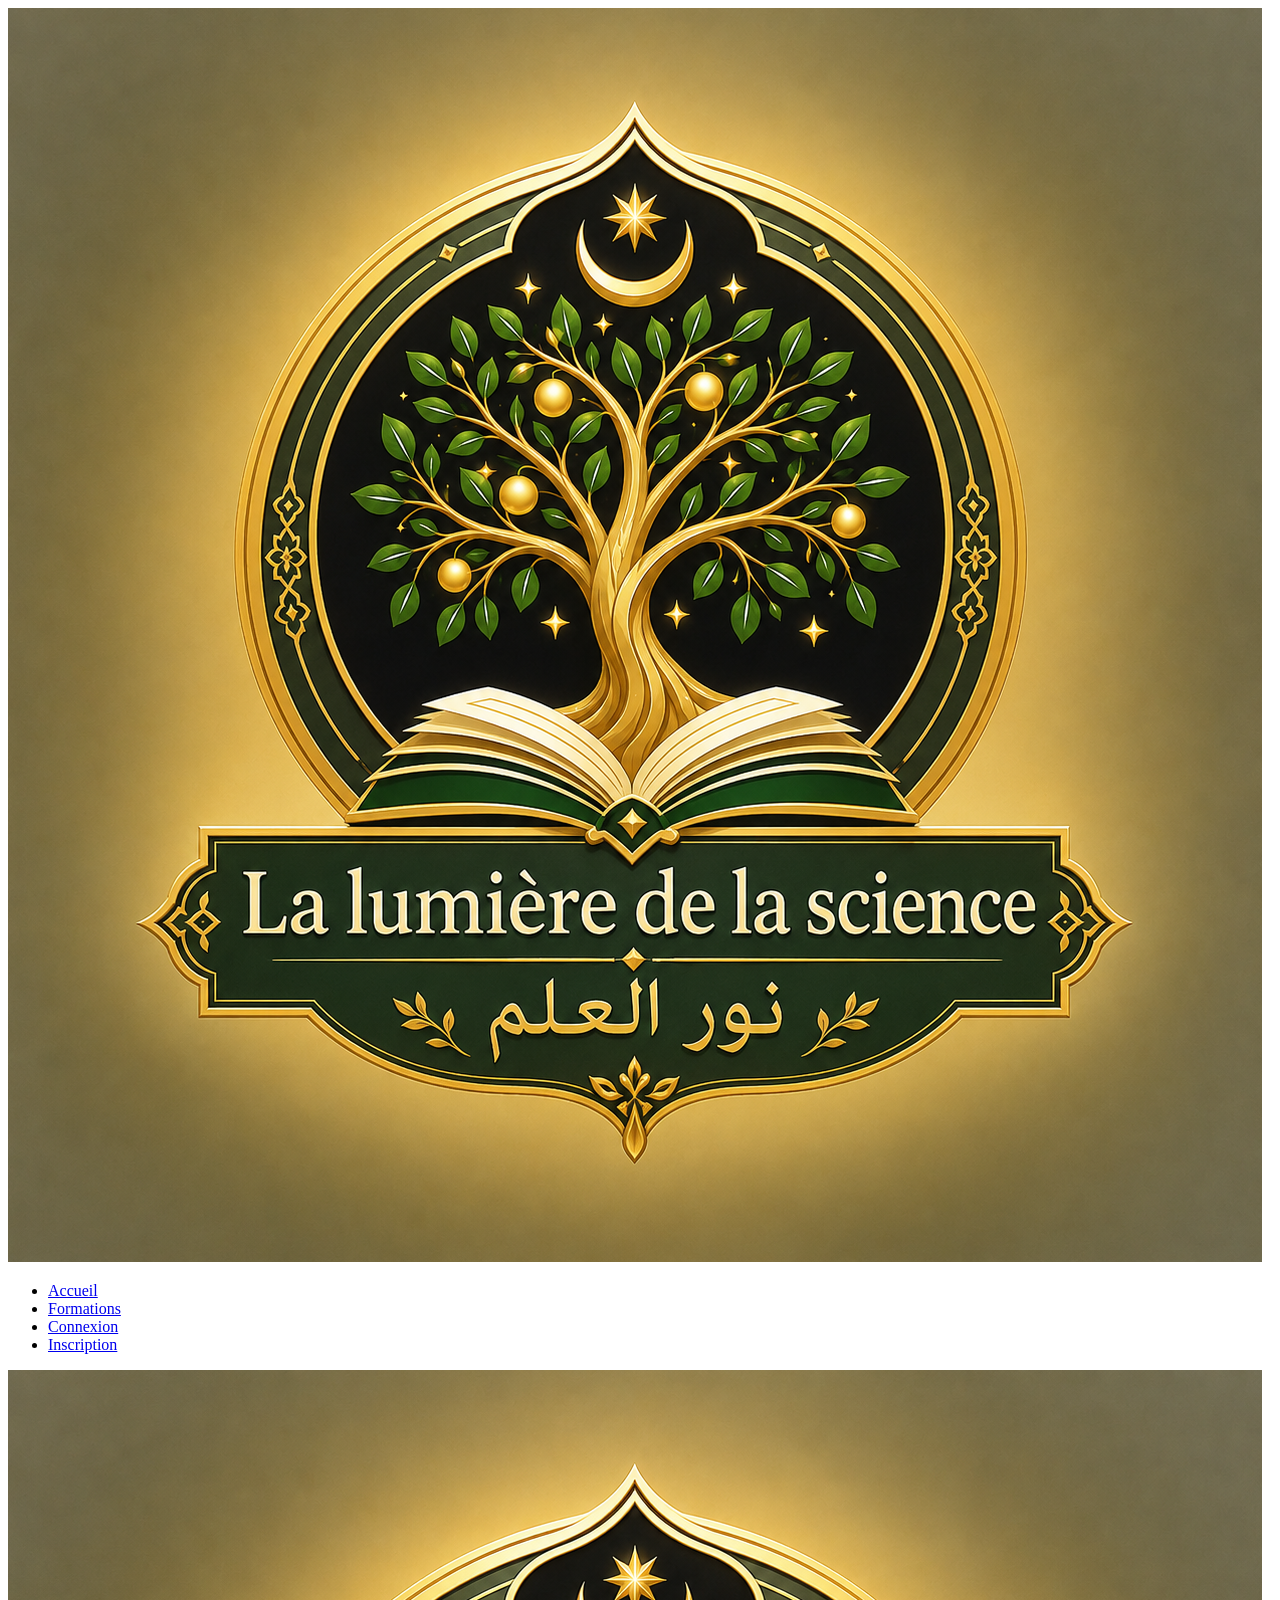
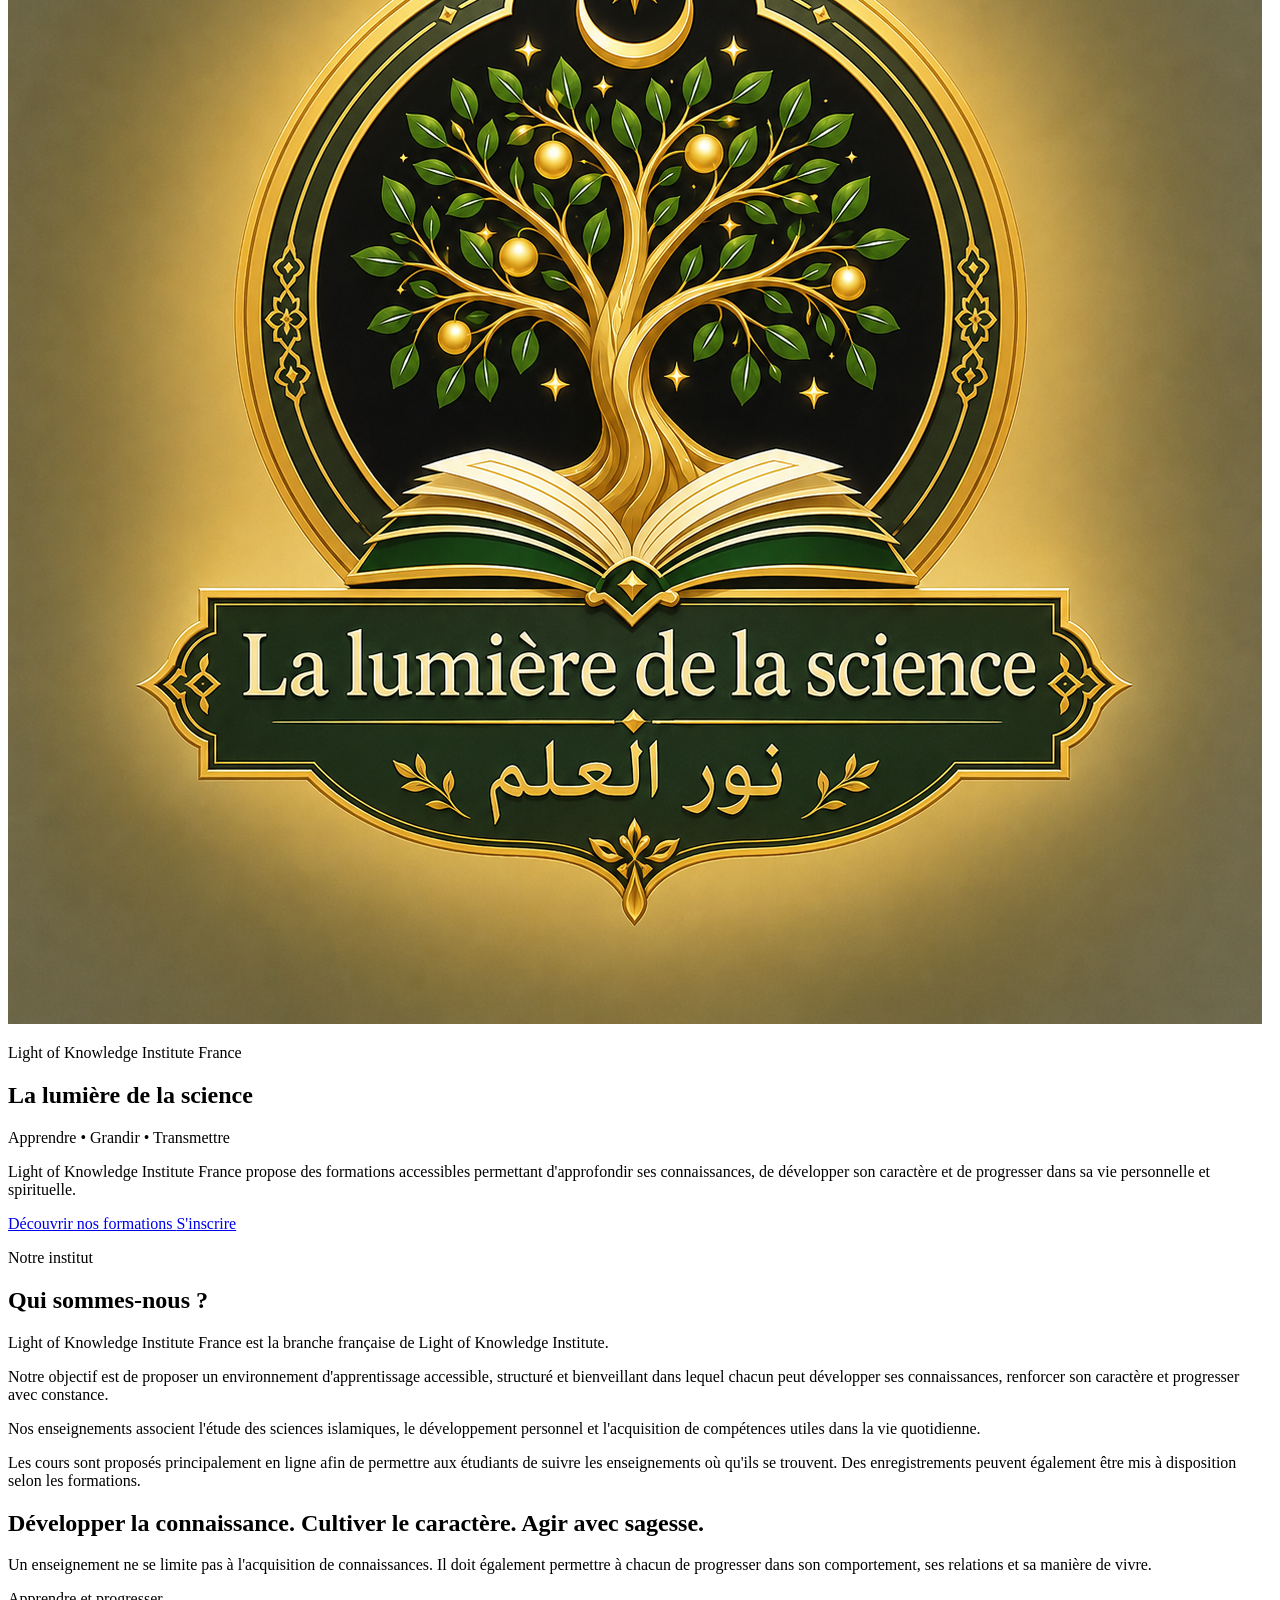
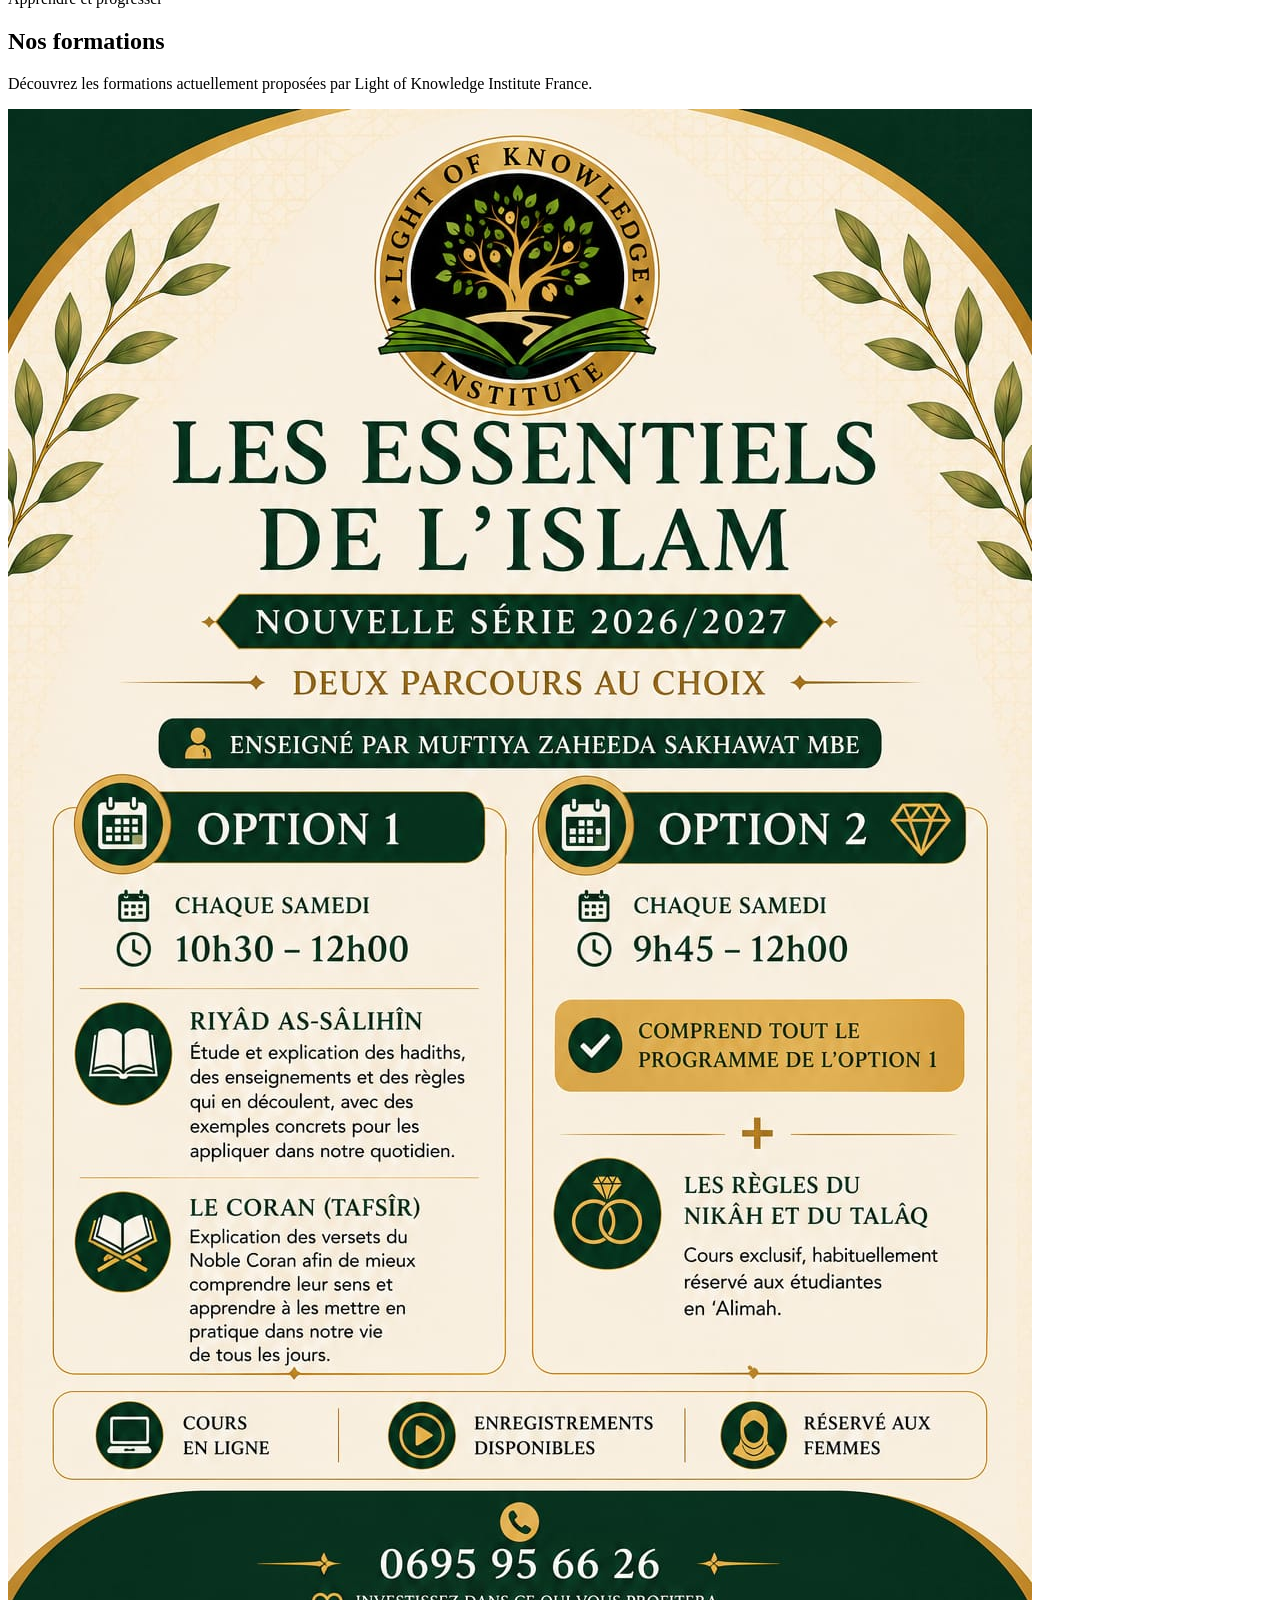
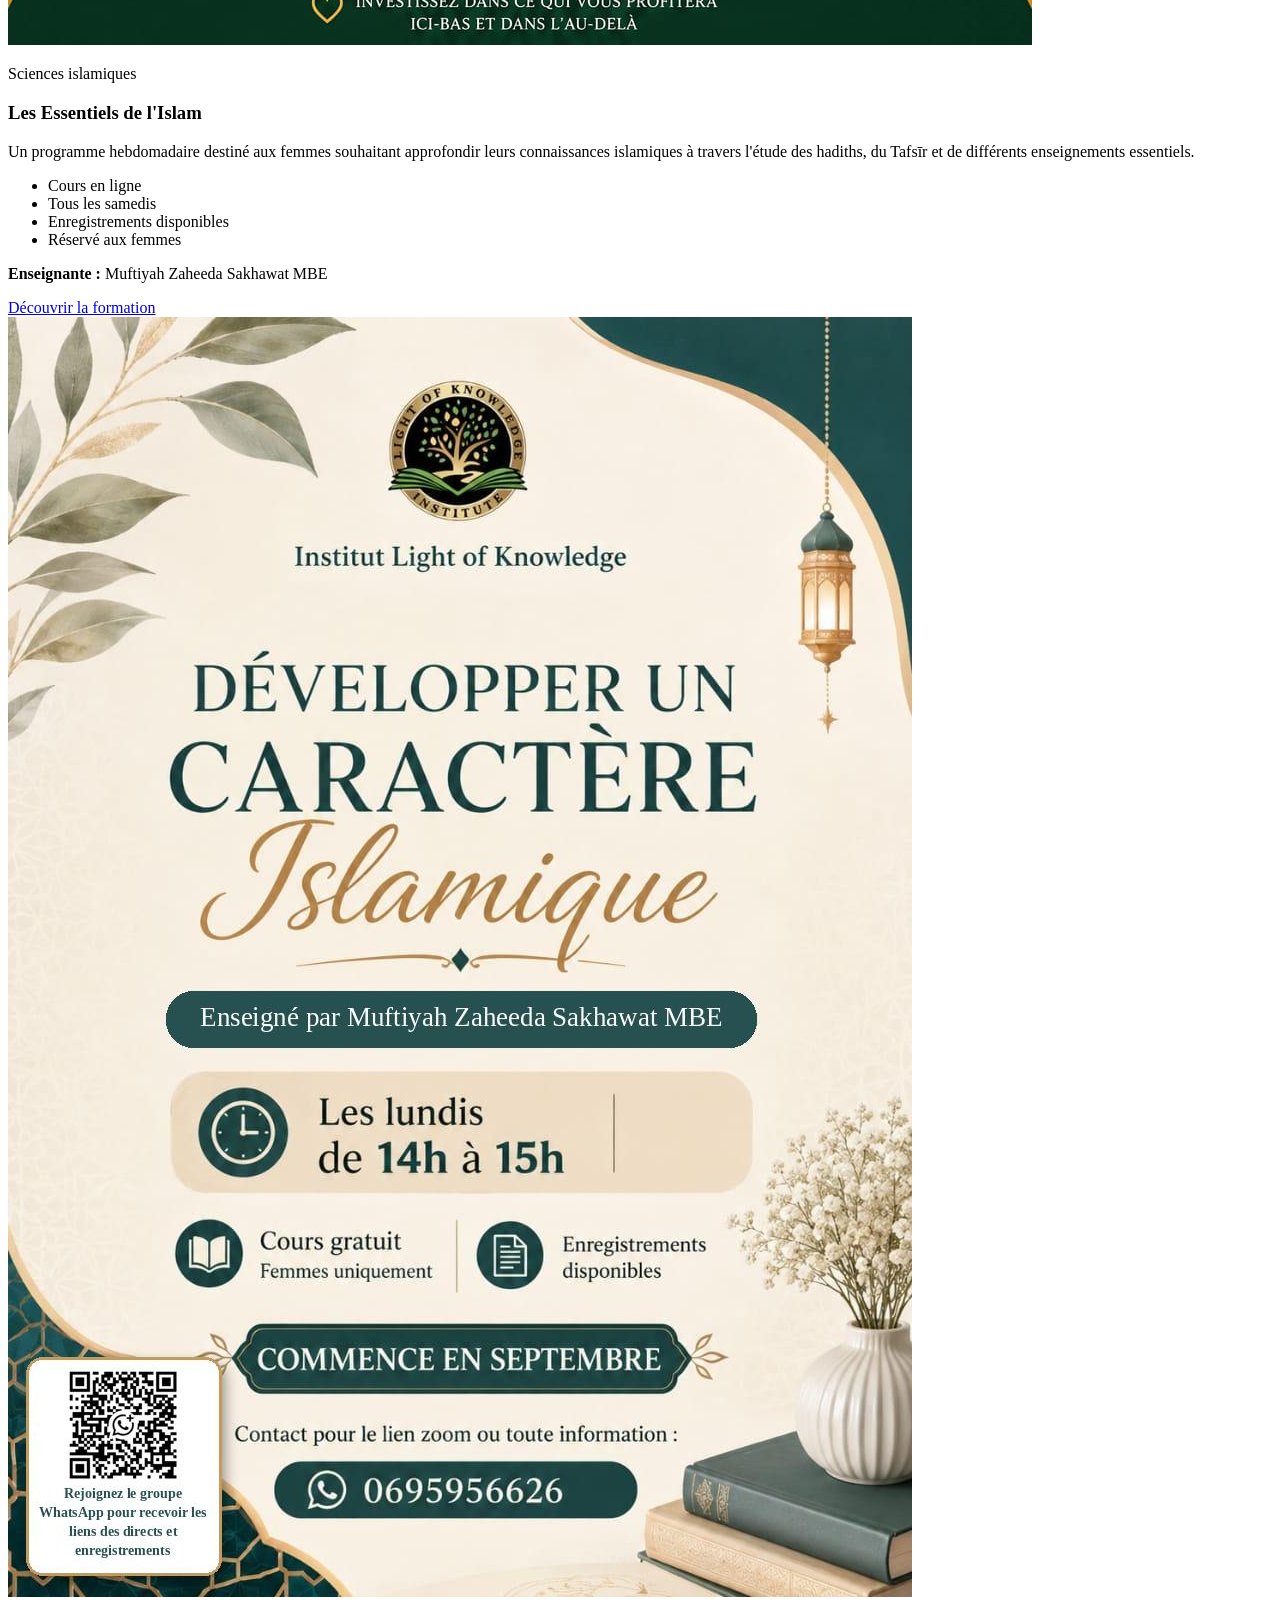
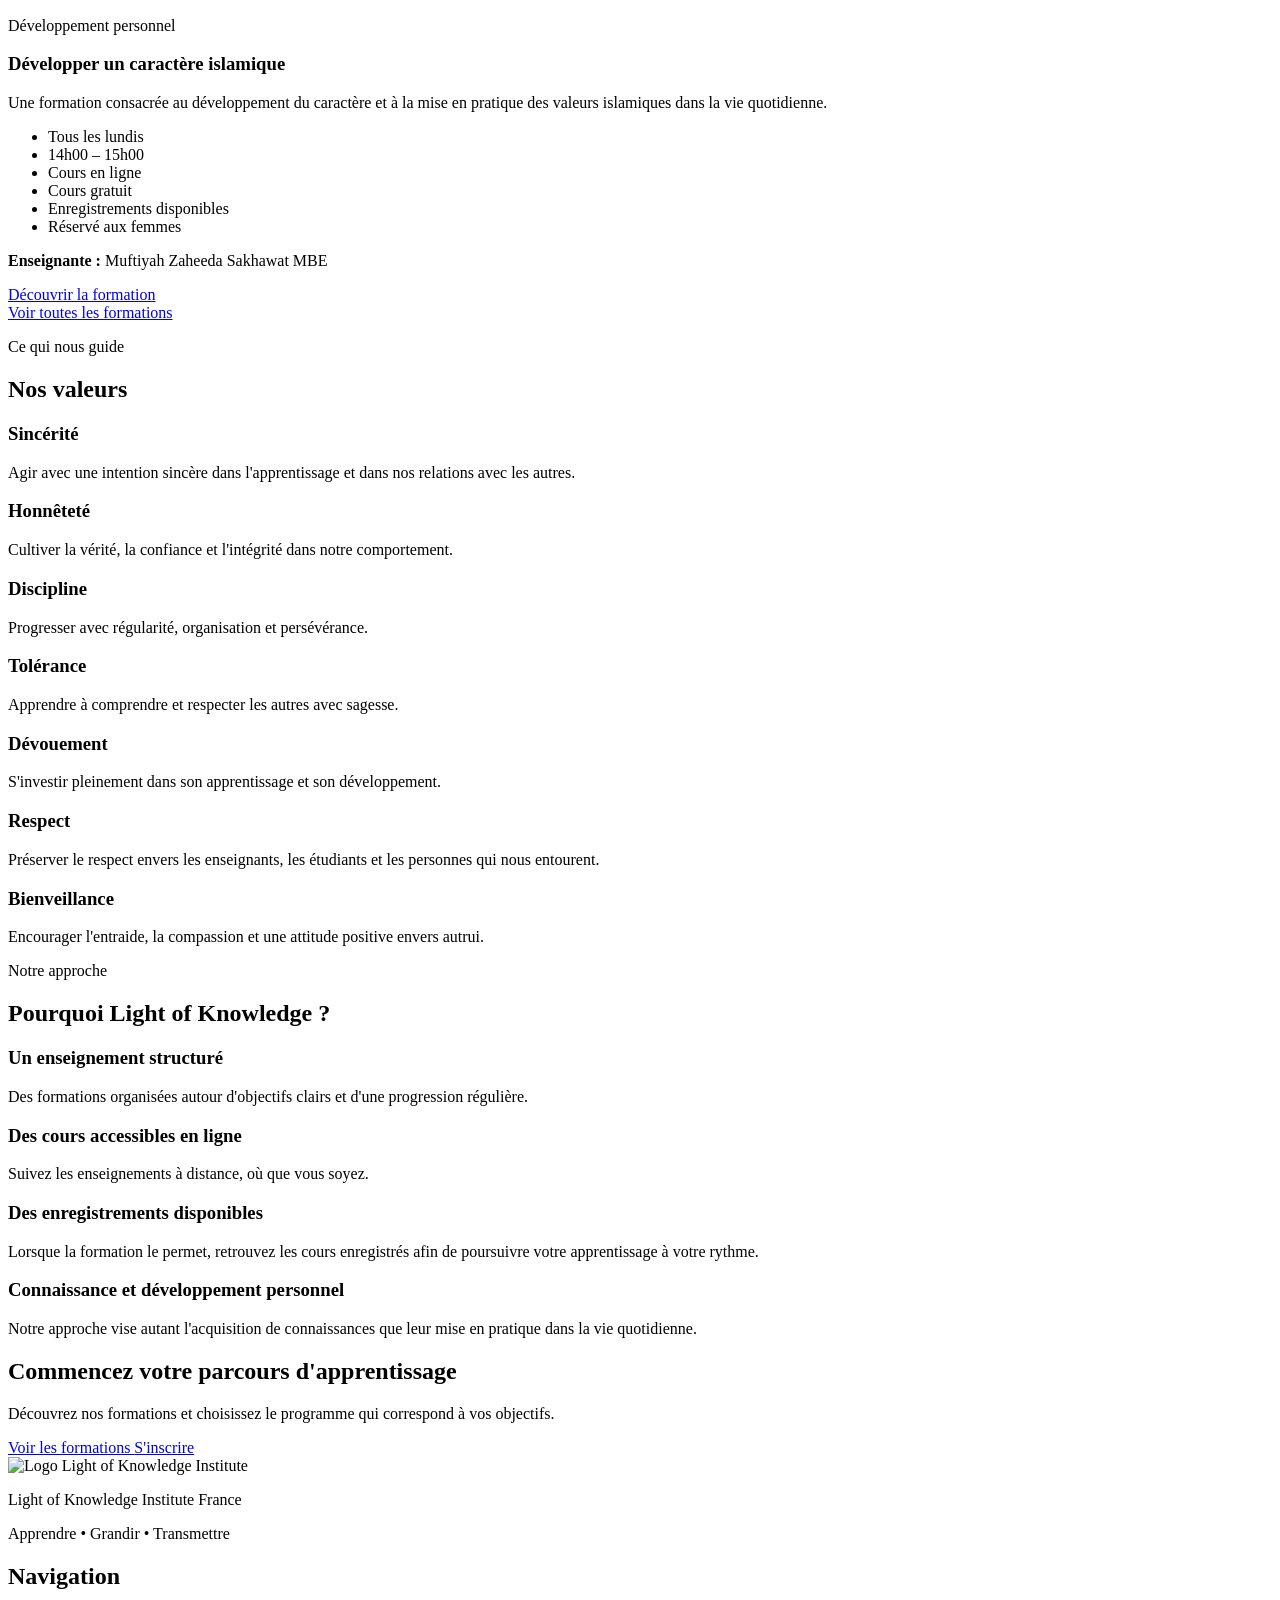
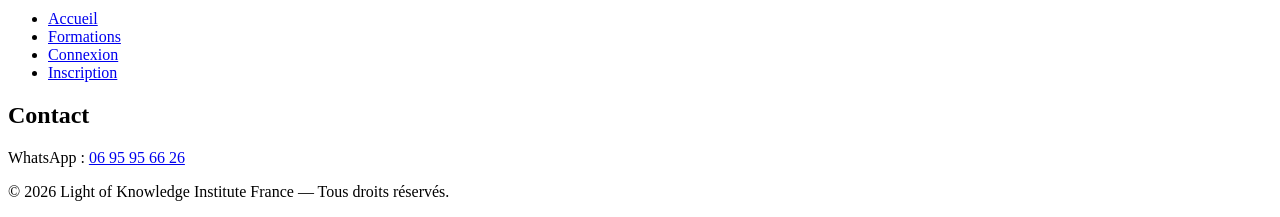
==== public/index.html @ 217bbabc "Ajout des pages HTML et préparation de l'interface" ====
<!doctype html>
<html lang="fr">
  <head>
    <meta charset="UTF-8" />
    <meta name="viewport" content="width=device-width, initial-scale=1.0" />

    <meta
      name="description"
      content="Light of Knowledge Institute France propose des formations en sciences islamiques et développement personnel."
    />

    <title>Accueil | Light of Knowledge Institute France</title>

    <link rel="stylesheet" href="css/style.css" />
  </head>

  <body>
    <!-- =========================
         EN-TÊTE
    ========================== -->
    <header id="site-header" class="site-header">
      <div class="header-container">
        <a href="index.html" class="site-logo-link">
          <img
            src="images/logo.png"
            alt="Logo Light of Knowledge Institute"
            class="site-logo"
          />
        </a>

        <nav
          id="main-navigation"
          class="main-navigation"
          aria-label="Navigation principale"
        >
          <ul class="navigation-list">
            <li class="navigation-item">
              <a href="index.html" class="navigation-link active"> Accueil </a>
            </li>

            <li class="navigation-item">
              <a href="formations.html" class="navigation-link"> Formations </a>
            </li>

            <li class="navigation-item">
              <a href="connexion.html" class="navigation-link"> Connexion </a>
            </li>

            <li class="navigation-item">
              <a
                href="inscription.html"
                class="navigation-link navigation-link-button"
              >
                Inscription
              </a>
            </li>
          </ul>
        </nav>
      </div>
    </header>

    <main>
      <!-- =========================
             HERO
        ========================== -->
      <section id="hero" class="hero-section">
        <div class="hero-container">
          <img
            src="images/logo.png"
            alt="Light of Knowledge Institute France"
            class="hero-logo"
          />

          <p class="hero-institute-name">Light of Knowledge Institute France</p>

          <h1 class="hero-title">La lumière de la science</h1>

          <p class="hero-tagline">Apprendre • Grandir • Transmettre</p>

          <p class="hero-description">
            Light of Knowledge Institute France propose des formations
            accessibles permettant d'approfondir ses connaissances, de
            développer son caractère et de progresser dans sa vie personnelle et
            spirituelle.
          </p>

          <div class="hero-actions">
            <a href="formations.html" class="button button-primary">
              Découvrir nos formations
            </a>

            <a href="inscription.html" class="button button-secondary">
              S'inscrire
            </a>
          </div>
        </div>
      </section>

      <!-- =========================
             QUI SOMMES-NOUS ?
        ========================== -->
      <section id="presentation" class="presentation-section">
        <div class="section-container">
          <div class="section-heading">
            <p class="section-subtitle">Notre institut</p>

            <h2 class="section-title">Qui sommes-nous ?</h2>
          </div>

          <div class="presentation-content">
            <p>
              Light of Knowledge Institute France est la branche française de
              Light of Knowledge Institute.
            </p>

            <p>
              Notre objectif est de proposer un environnement d'apprentissage
              accessible, structuré et bienveillant dans lequel chacun peut
              développer ses connaissances, renforcer son caractère et
              progresser avec constance.
            </p>

            <p>
              Nos enseignements associent l'étude des sciences islamiques, le
              développement personnel et l'acquisition de compétences utiles
              dans la vie quotidienne.
            </p>

            <p>
              Les cours sont proposés principalement en ligne afin de permettre
              aux étudiants de suivre les enseignements où qu'ils se trouvent.
              Des enregistrements peuvent également être mis à disposition selon
              les formations.
            </p>
          </div>
        </div>
      </section>

      <!-- =========================
             PHRASE / VALEUR FORTE
        ========================== -->
      <section id="mission" class="mission-section">
        <div class="section-container mission-container">
          <h2 class="mission-title">
            Développer la connaissance. Cultiver le caractère. Agir avec
            sagesse.
          </h2>

          <p class="mission-text">
            Un enseignement ne se limite pas à l'acquisition de connaissances.
            Il doit également permettre à chacun de progresser dans son
            comportement, ses relations et sa manière de vivre.
          </p>
        </div>
      </section>

      <!-- =========================
             FORMATIONS
        ========================== -->
      <section id="formations" class="formations-section">
        <div class="section-container">
          <div class="section-heading">
            <p class="section-subtitle">Apprendre et progresser</p>

            <h2 class="section-title">Nos formations</h2>

            <p class="section-description">
              Découvrez les formations actuellement proposées par Light of
              Knowledge Institute France.
            </p>
          </div>

          <div class="formations-grid">
            <!-- FORMATION 1 -->
            <article id="formation-essentiels" class="formation-card">
              <div class="formation-image-container">
                <img
                  src="images/edi.jpeg"
                  alt="Formation Les Essentiels de l'Islam"
                  class="formation-image"
                />
              </div>

              <div class="formation-card-content">
                <p class="formation-category">Sciences islamiques</p>

                <h3 class="formation-title">Les Essentiels de l'Islam</h3>

                <p class="formation-description">
                  Un programme hebdomadaire destiné aux femmes souhaitant
                  approfondir leurs connaissances islamiques à travers l'étude
                  des hadiths, du Tafsīr et de différents enseignements
                  essentiels.
                </p>

                <ul class="formation-information">
                  <li>Cours en ligne</li>
                  <li>Tous les samedis</li>
                  <li>Enregistrements disponibles</li>
                  <li>Réservé aux femmes</li>
                </ul>

                <p class="formation-teacher">
                  <strong>Enseignante :</strong>
                  Muftiyah Zaheeda Sakhawat MBE
                </p>

                <a
                  href="formations.html#essentiels-islam"
                  class="button button-primary"
                >Découvrir la formation
                </a>
              </div>
            </article>

            <!-- FORMATION 2 -->
            <article id="formation-caractere" class="formation-card">
              <div class="formation-image-container">
                <img
                  src="images/dci.jpeg"
                  alt="Formation Développer un caractère islamique"
                  class="formation-image"
                />
              </div>

              <div class="formation-card-content">
                <p class="formation-category">Développement personnel</p>

                <h3 class="formation-title">
                  Développer un caractère islamique
                </h3>

                <p class="formation-description">
                  Une formation consacrée au développement du caractère et à la
                  mise en pratique des valeurs islamiques dans la vie
                  quotidienne.
                </p>

                <ul class="formation-information">
                  <li>Tous les lundis</li>
                  <li>14h00 – 15h00</li>
                  <li>Cours en ligne</li>
                  <li>Cours gratuit</li>
                  <li>Enregistrements disponibles</li>
                  <li>Réservé aux femmes</li>
                </ul>

                <p class="formation-teacher">
                  <strong>Enseignante :</strong>
                  Muftiyah Zaheeda Sakhawat MBE
                </p>

                <a
                  href="formations.html#caractere-islamique"
                  class="button button-primary"
                >
                  Découvrir la formation
                </a>
              </div>
            </article>
          </div>

          <div class="section-action">
            <a href="formations.html" class="button button-secondary">
              Voir toutes les formations
            </a>
          </div>
        </div>
      </section>

      <!-- =========================
             VALEURS
        ========================== -->
      <section id="valeurs" class="values-section">
        <div class="section-container">
          <div class="section-heading">
            <p class="section-subtitle">Ce qui nous guide</p>

            <h2 class="section-title">Nos valeurs</h2>
          </div>

          <div class="values-grid">
            <article class="value-card">
              <h3 class="value-title">Sincérité</h3>
              <p class="value-text">
                Agir avec une intention sincère dans l'apprentissage et dans nos
                relations avec les autres.
              </p>
            </article>

            <article class="value-card">
              <h3 class="value-title">Honnêteté</h3>
              <p class="value-text">
                Cultiver la vérité, la confiance et l'intégrité dans notre
                comportement.
              </p>
            </article>

            <article class="value-card">
              <h3 class="value-title">Discipline</h3>
              <p class="value-text">
                Progresser avec régularité, organisation et persévérance.
              </p>
            </article>

            <article class="value-card">
              <h3 class="value-title">Tolérance</h3>
              <p class="value-text">
                Apprendre à comprendre et respecter les autres avec sagesse.
              </p>
            </article>

            <article class="value-card">
              <h3 class="value-title">Dévouement</h3>
              <p class="value-text">
                S'investir pleinement dans son apprentissage et son
                développement.
              </p>
            </article>

            <article class="value-card">
              <h3 class="value-title">Respect</h3>
              <p class="value-text">
                Préserver le respect envers les enseignants, les étudiants et
                les personnes qui nous entourent.
              </p>
            </article>

            <article class="value-card">
              <h3 class="value-title">Bienveillance</h3>
              <p class="value-text">
                Encourager l'entraide, la compassion et une attitude positive
                envers autrui.
              </p>
            </article>
          </div>
        </div>
      </section>

      <!-- =========================
             POURQUOI LOK ?
        ========================== -->
      <section id="pourquoi-nous" class="why-section">
        <div class="section-container">
          <div class="section-heading">
            <p class="section-subtitle">Notre approche</p>

            <h2 class="section-title">Pourquoi Light of Knowledge ?</h2>
          </div>

          <div class="why-grid">
            <article class="why-card">
              <h3 class="why-title">Un enseignement structuré</h3>

              <p class="why-text">
                Des formations organisées autour d'objectifs clairs et d'une
                progression régulière.
              </p>
            </article>

            <article class="why-card">
              <h3 class="why-title">Des cours accessibles en ligne</h3>

              <p class="why-text">
                Suivez les enseignements à distance, où que vous soyez.
              </p>
            </article>

            <article class="why-card">
              <h3 class="why-title">Des enregistrements disponibles</h3>

              <p class="why-text">
                Lorsque la formation le permet, retrouvez les cours enregistrés
                afin de poursuivre votre apprentissage à votre rythme.
              </p>
            </article>

            <article class="why-card">
              <h3 class="why-title">Connaissance et développement personnel</h3>

              <p class="why-text">
                Notre approche vise autant l'acquisition de connaissances que
                leur mise en pratique dans la vie quotidienne.
              </p>
            </article>
          </div>
        </div>
      </section>

      <!-- =========================
             APPEL À L'ACTION
        ========================== -->
      <section id="rejoindre" class="cta-section">
        <div class="section-container cta-container">
          <h2 class="cta-title">Commencez votre parcours d'apprentissage</h2>

          <p class="cta-text">
            Découvrez nos formations et choisissez le programme qui correspond à
            vos objectifs.
          </p>

          <div class="cta-actions">
            <a href="formations.html" class="button button-secondary">
              Voir les formations
            </a>

            <a href="inscription.html" class="button button-primary">
              S'inscrire
            </a>
          </div>
        </div>
      </section>
    </main>

    <!-- =========================
         PIED DE PAGE
    ========================== -->
    <footer id="site-footer" class="site-footer">
      <div class="footer-container">
        <div class="footer-about">
          <img
            src="images/logo-light-of-knowledge.png"
            alt="Logo Light of Knowledge Institute"
            class="footer-logo"
          />

          <p class="footer-name">Light of Knowledge Institute France</p>

          <p class="footer-tagline">Apprendre • Grandir • Transmettre</p>
        </div>

        <div class="footer-navigation">
          <h2 class="footer-title">Navigation</h2>

          <ul class="footer-links">
            <li>
              <a href="index.html">Accueil</a>
            </li>

            <li>
              <a href="formations.html">Formations</a>
            </li>

            <li>
              <a href="connexion.html">Connexion</a>
            </li>

            <li>
              <a href="inscription.html">Inscription</a>
            </li>
          </ul>
        </div>

        <div class="footer-contact">
          <h2 class="footer-title">Contact</h2>

          <p>
            WhatsApp :
            <a href="tel:+262695956626"> 06 95 95 66 26 </a>
          </p>
        </div>
      </div>

      <div class="footer-bottom">
        <p>
          © 2026 Light of Knowledge Institute France — Tous droits réservés.
        </p>
      </div>
    </footer>
  </body>
</html>
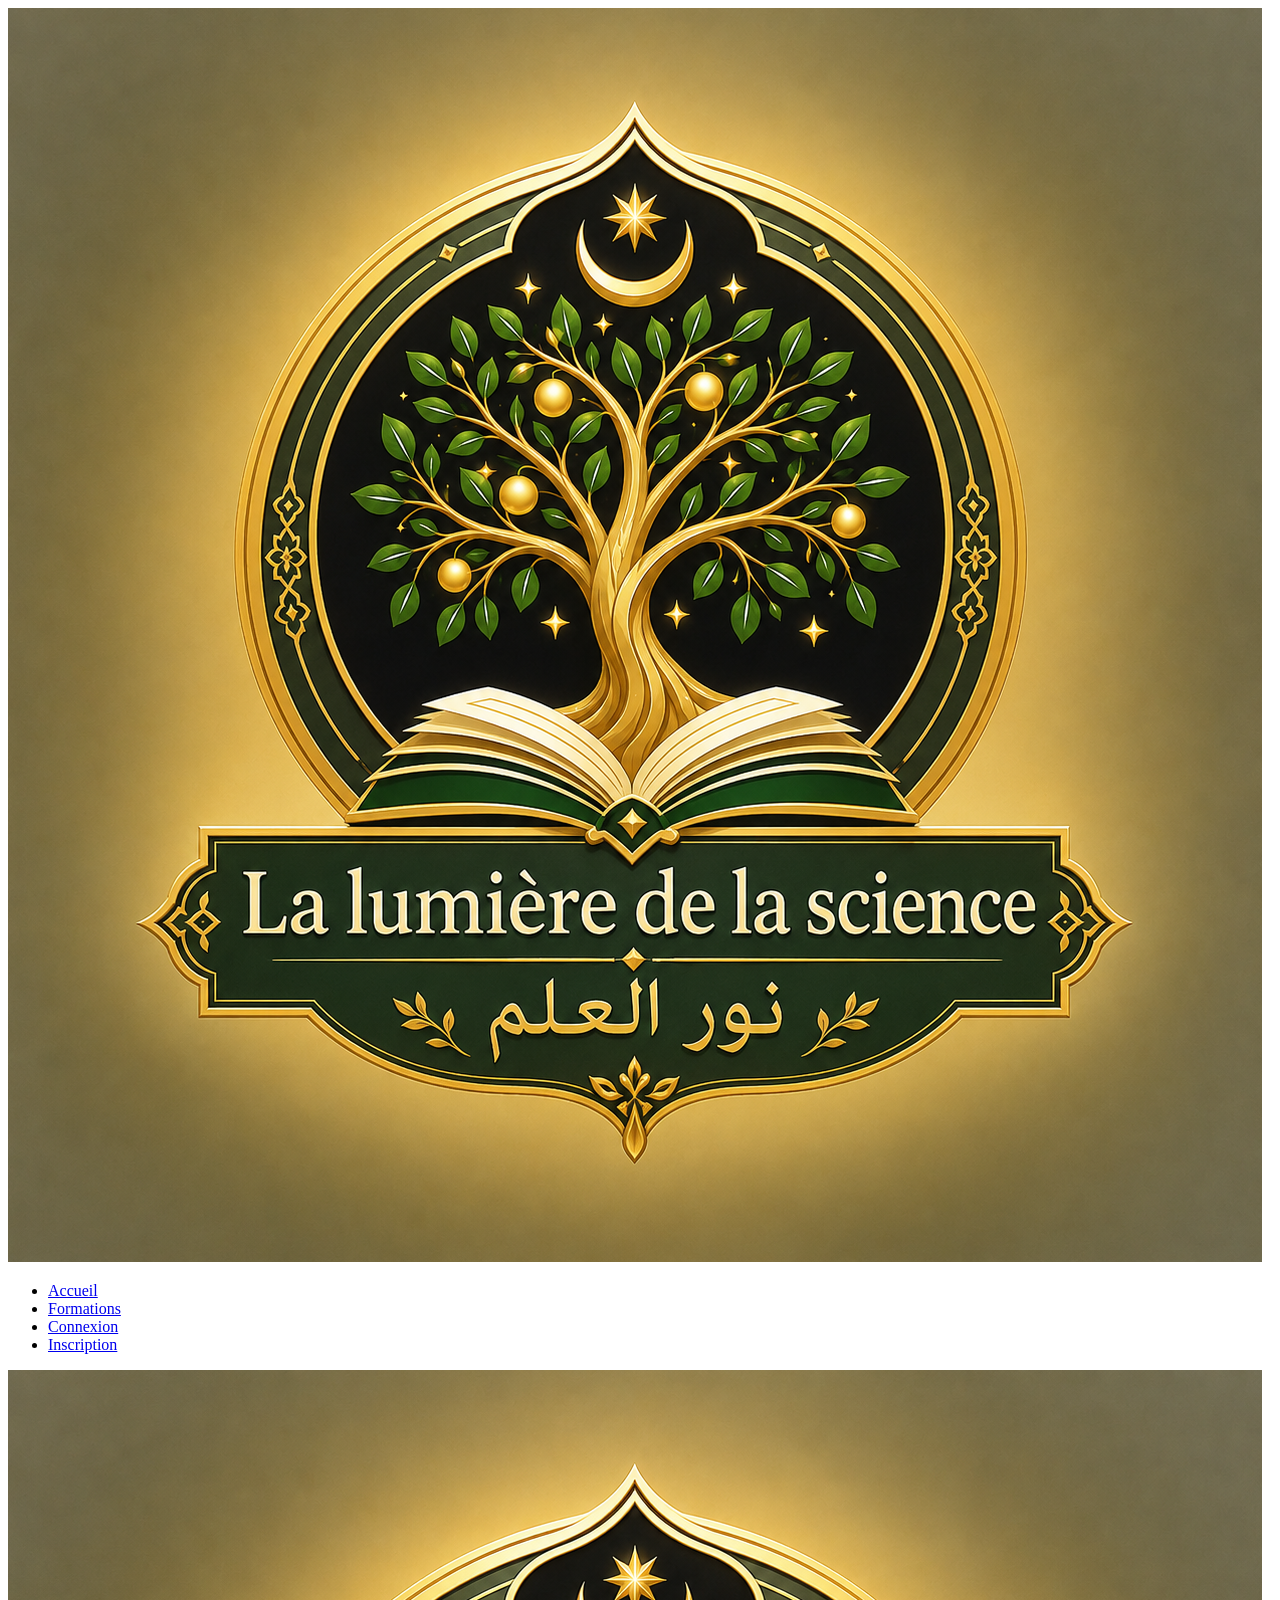
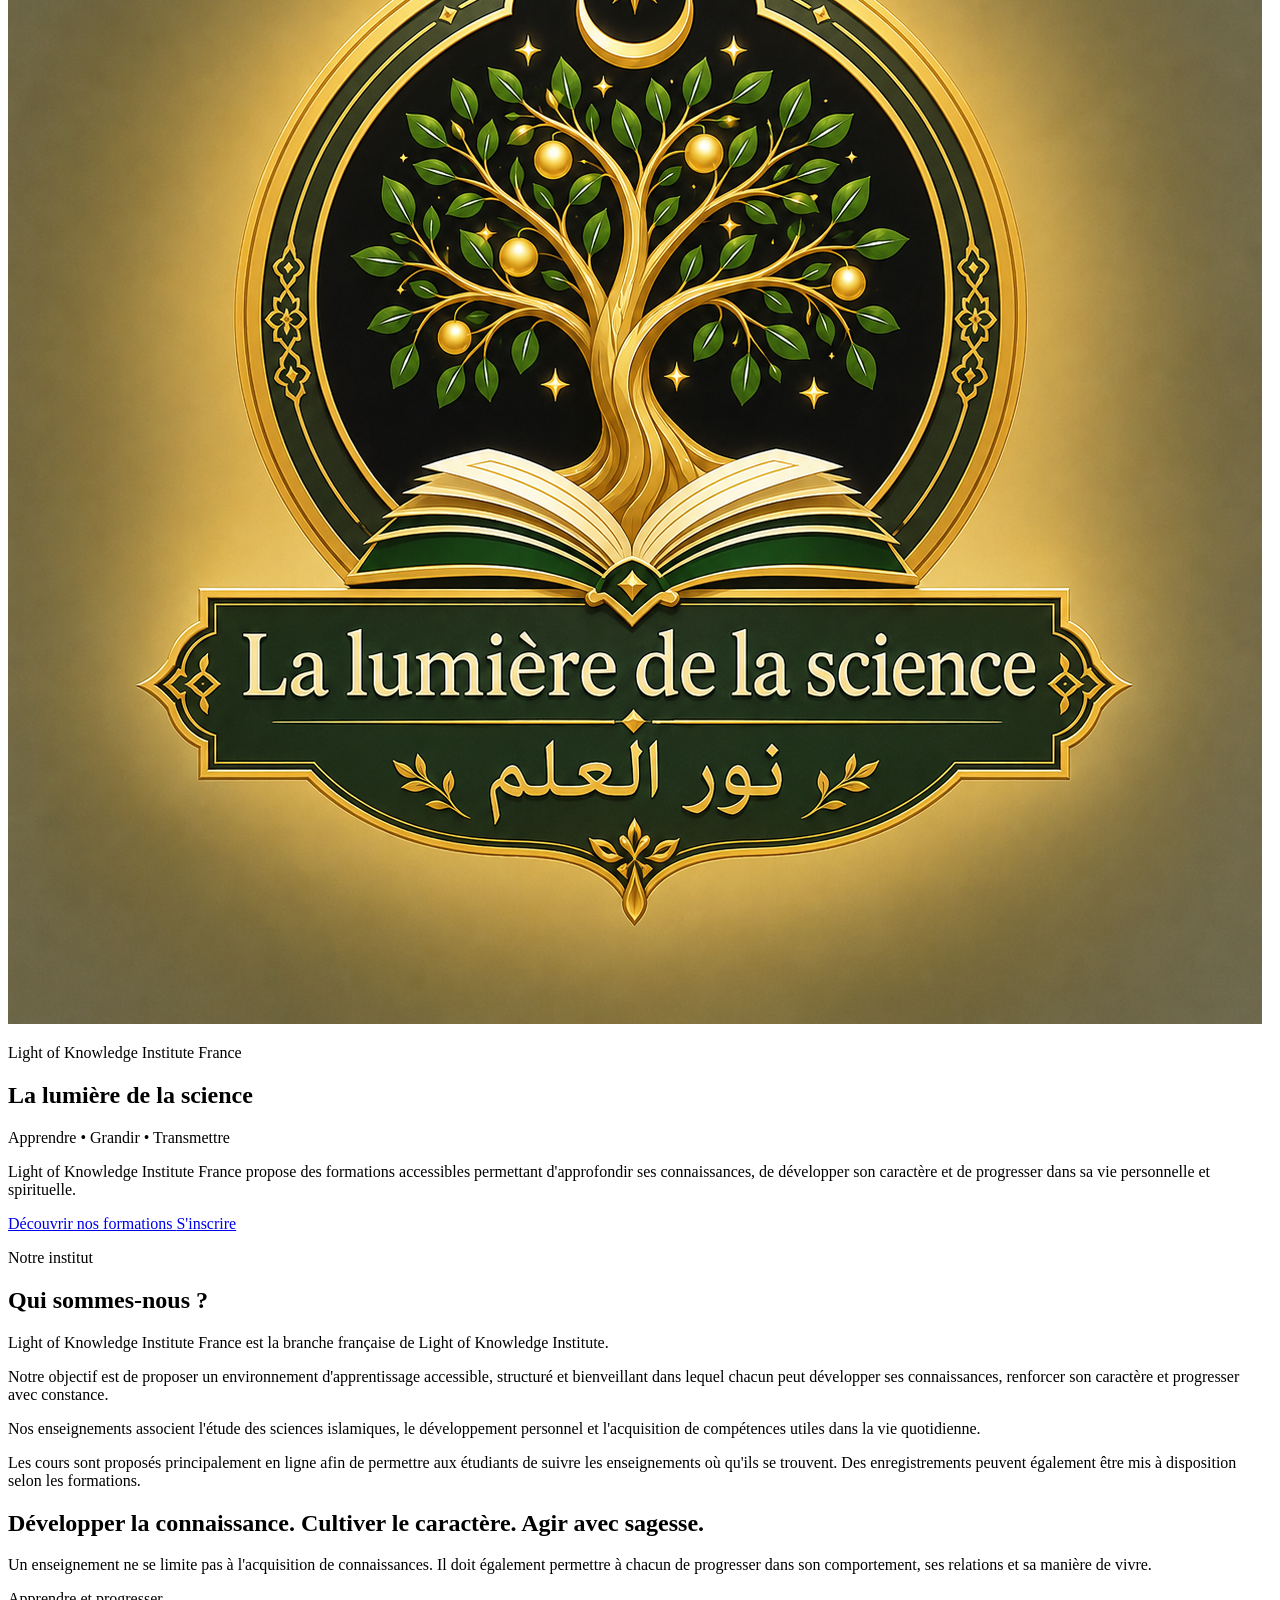
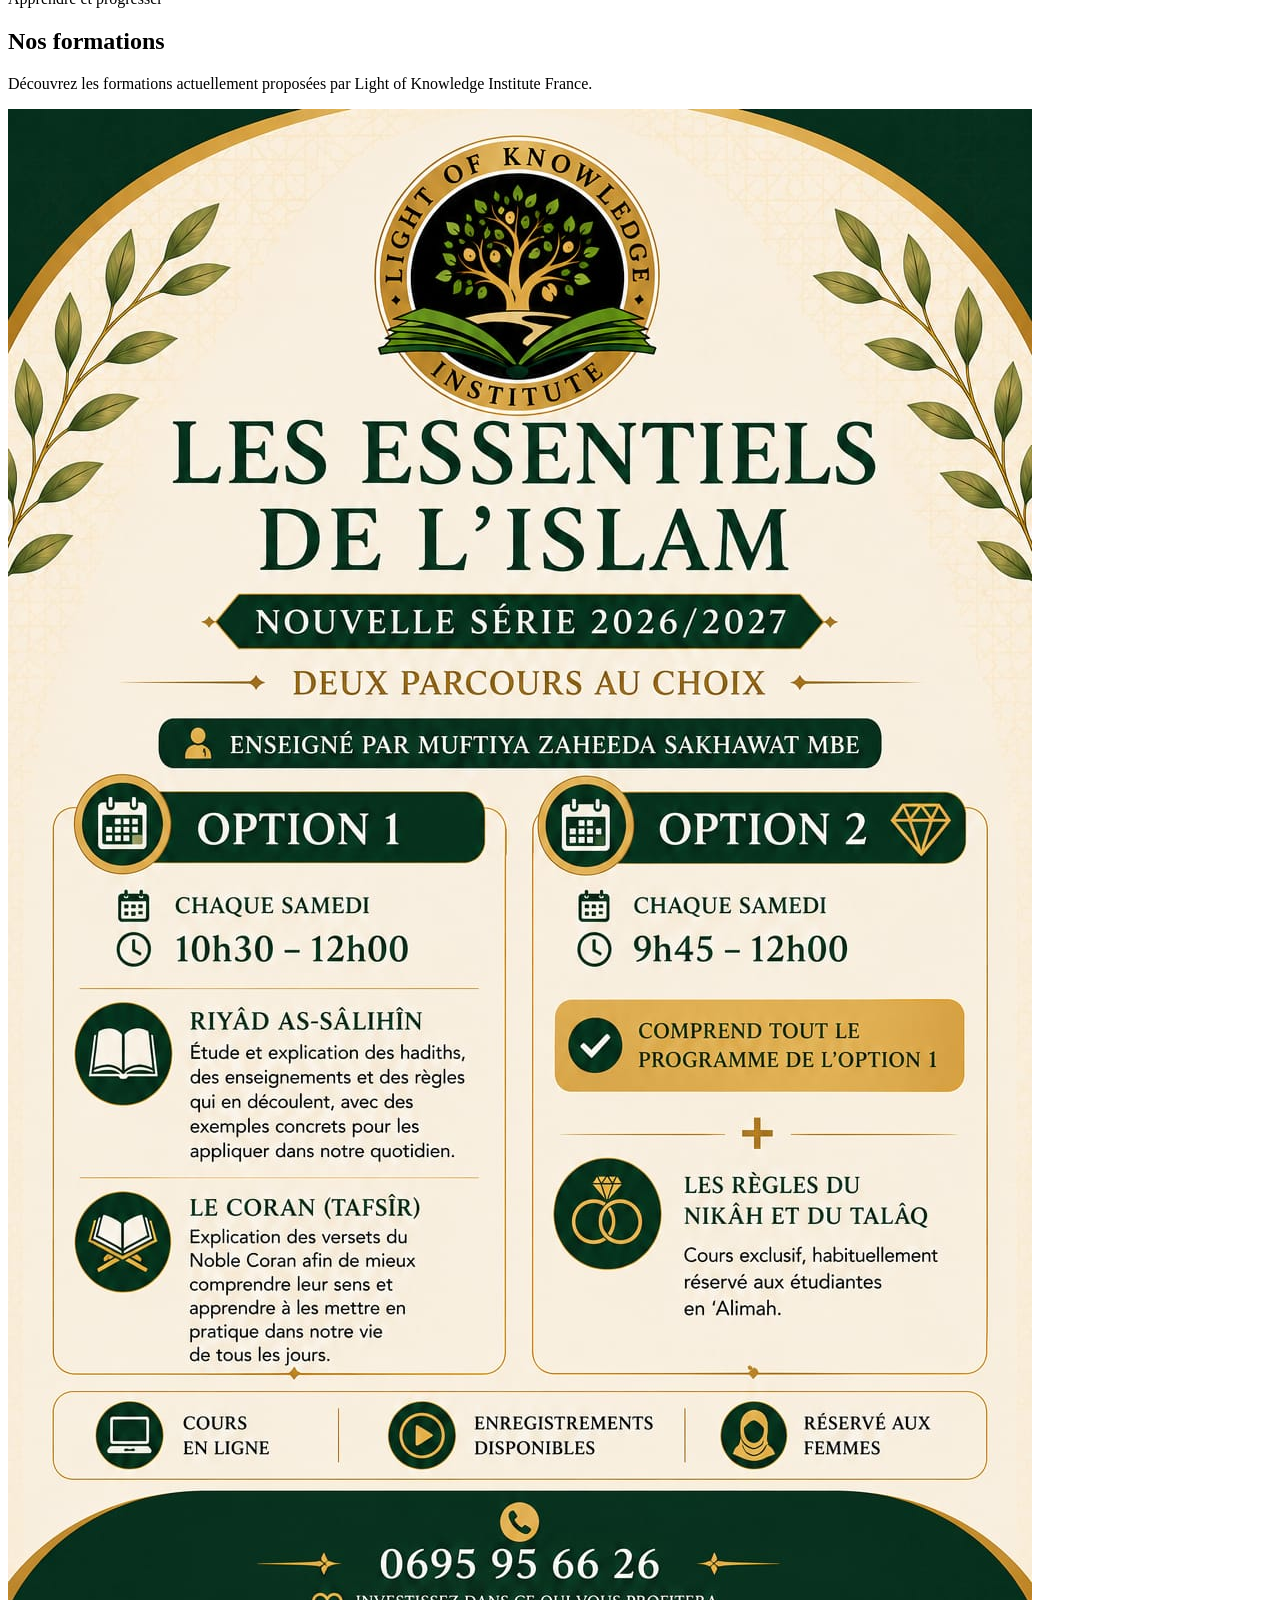
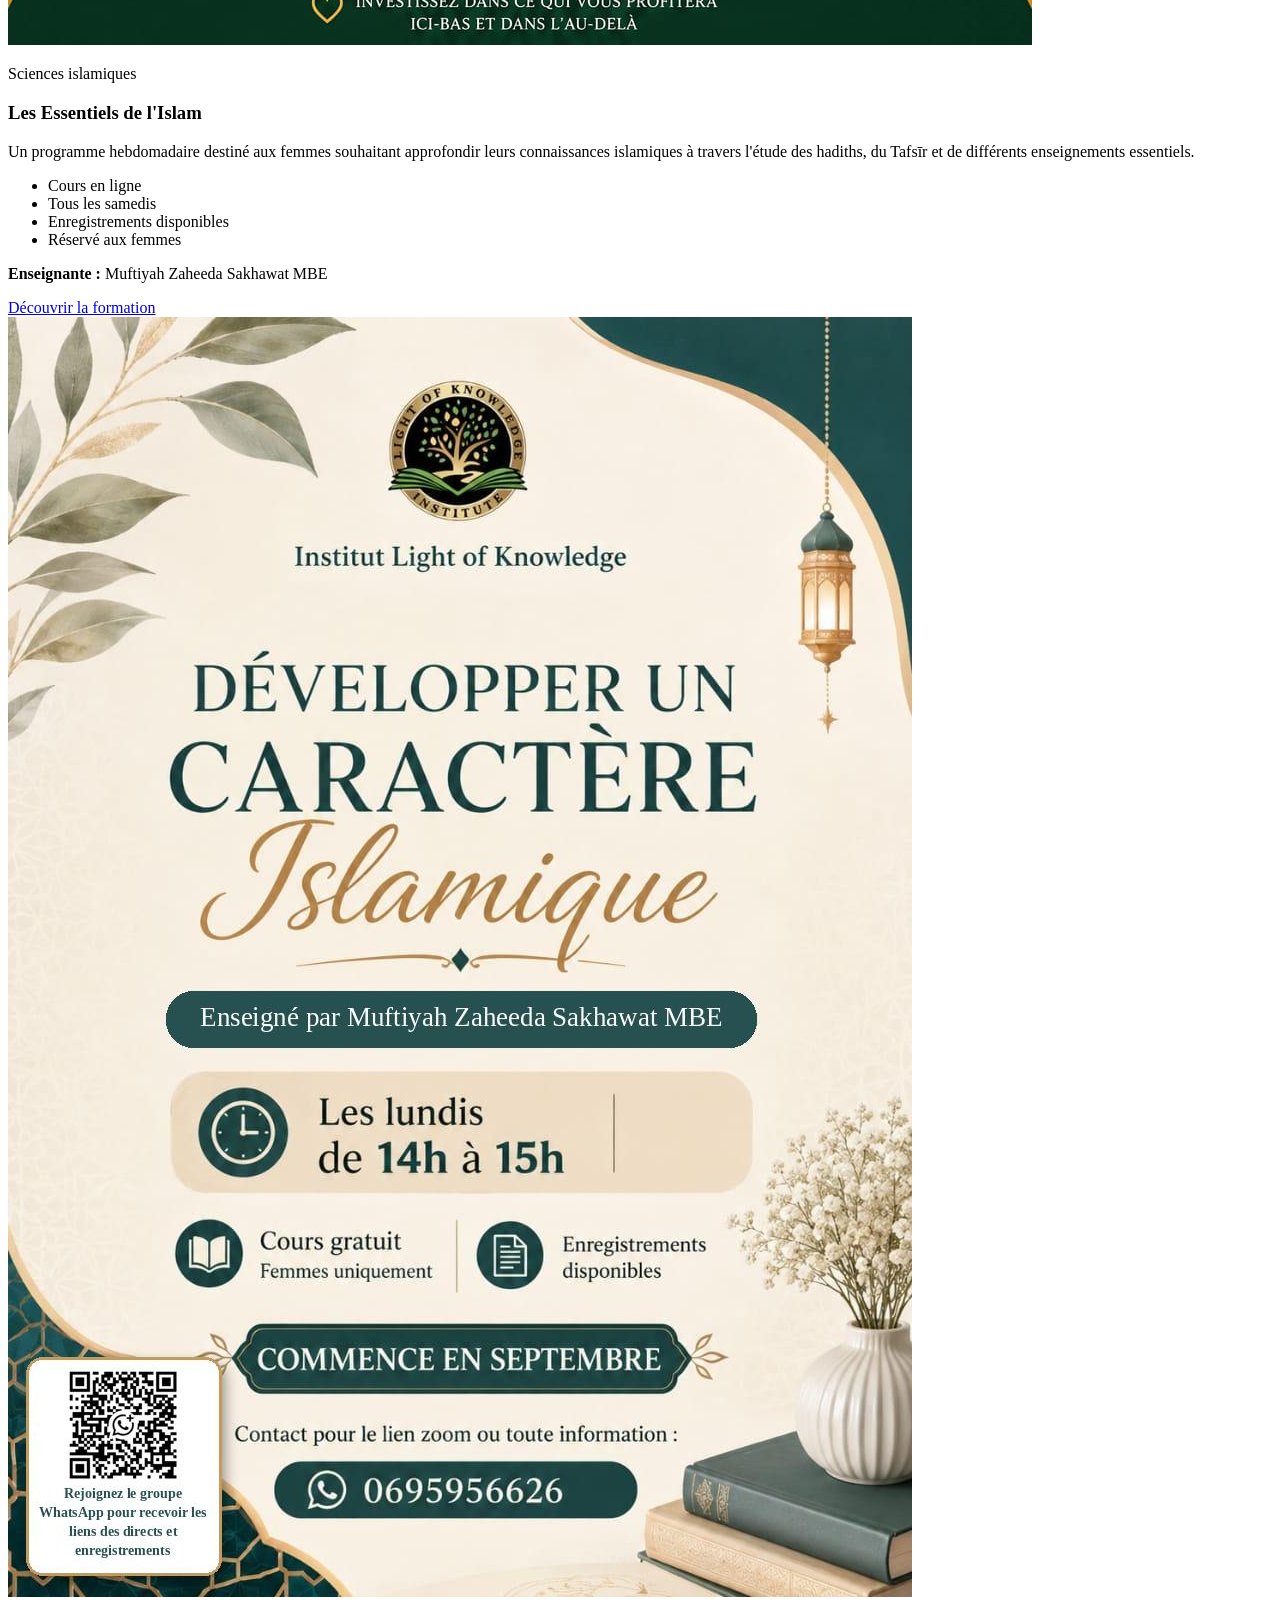
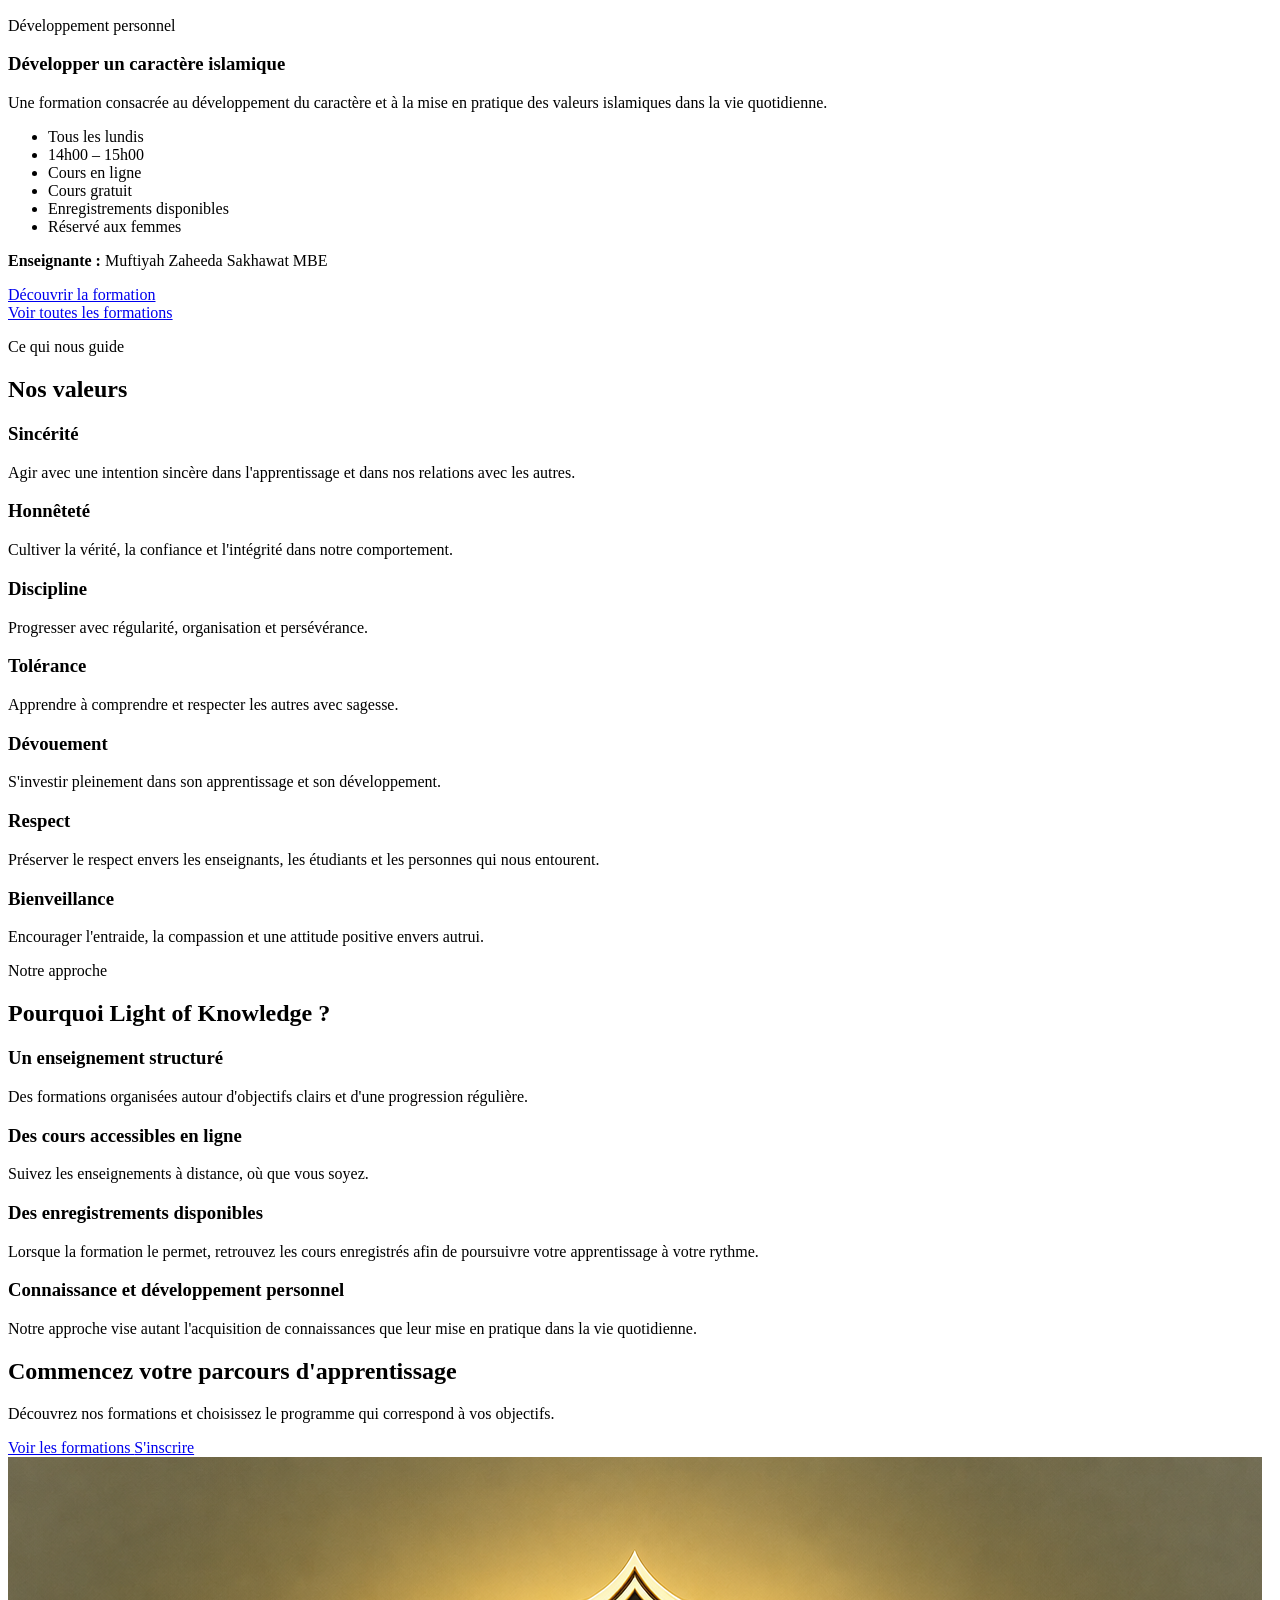
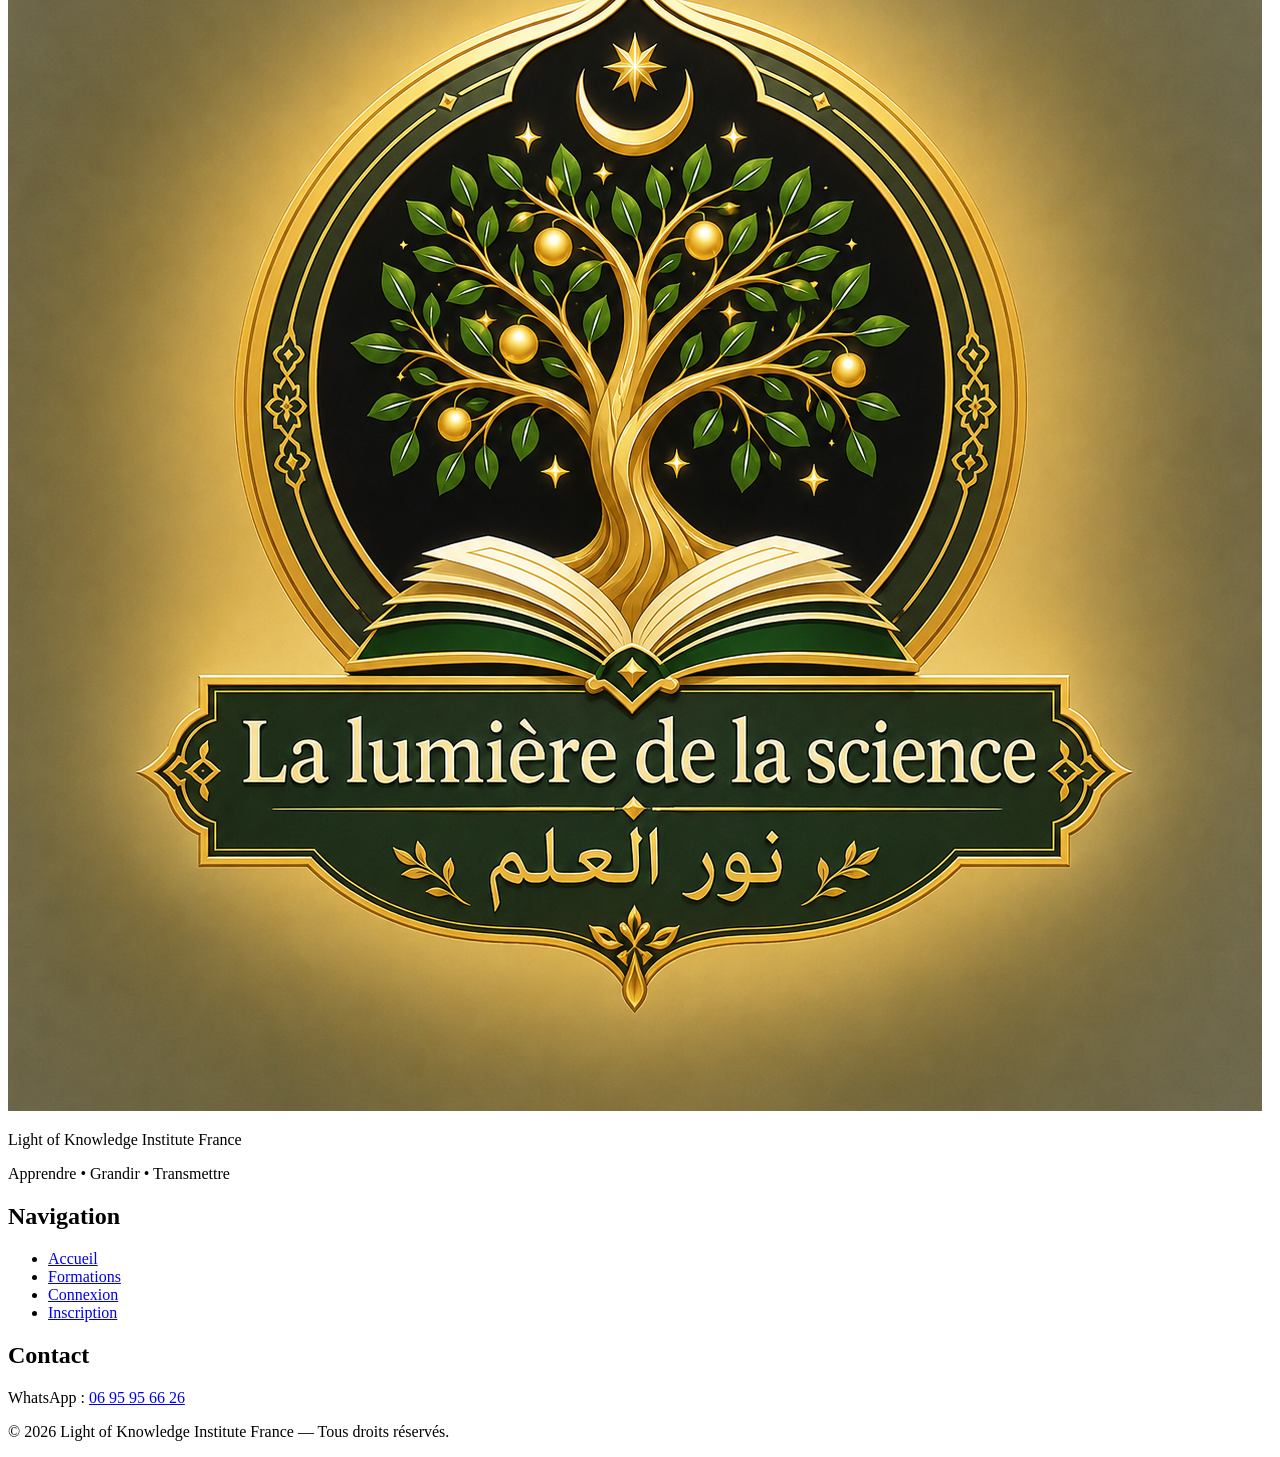
==== commit 909645b9: "Correction des chemins des images" ====
--- a/public/index.html
+++ b/public/index.html
@@ -419,7 +419,7 @@
       <div class="footer-container">
         <div class="footer-about">
           <img
-            src="images/logo-light-of-knowledge.png"
+            src="images/logo.png"
             alt="Logo Light of Knowledge Institute"
             class="footer-logo"
           />
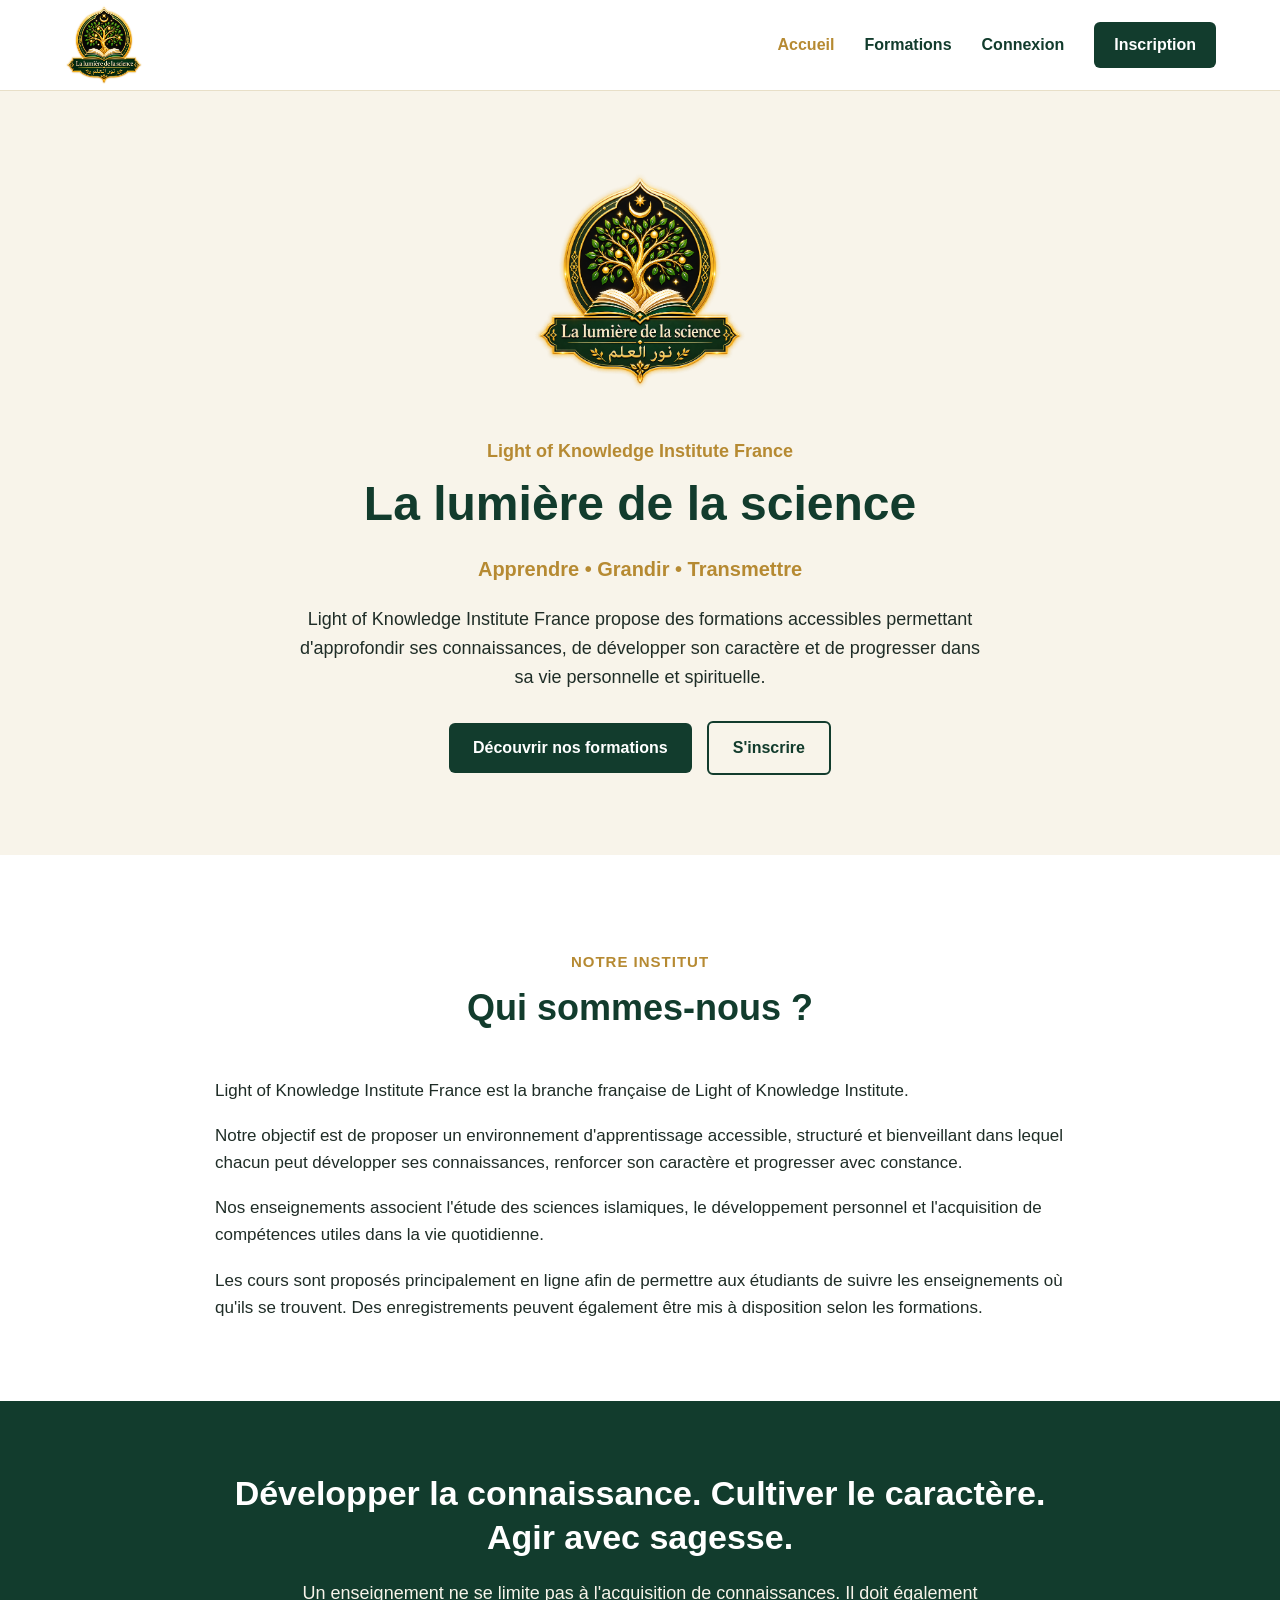
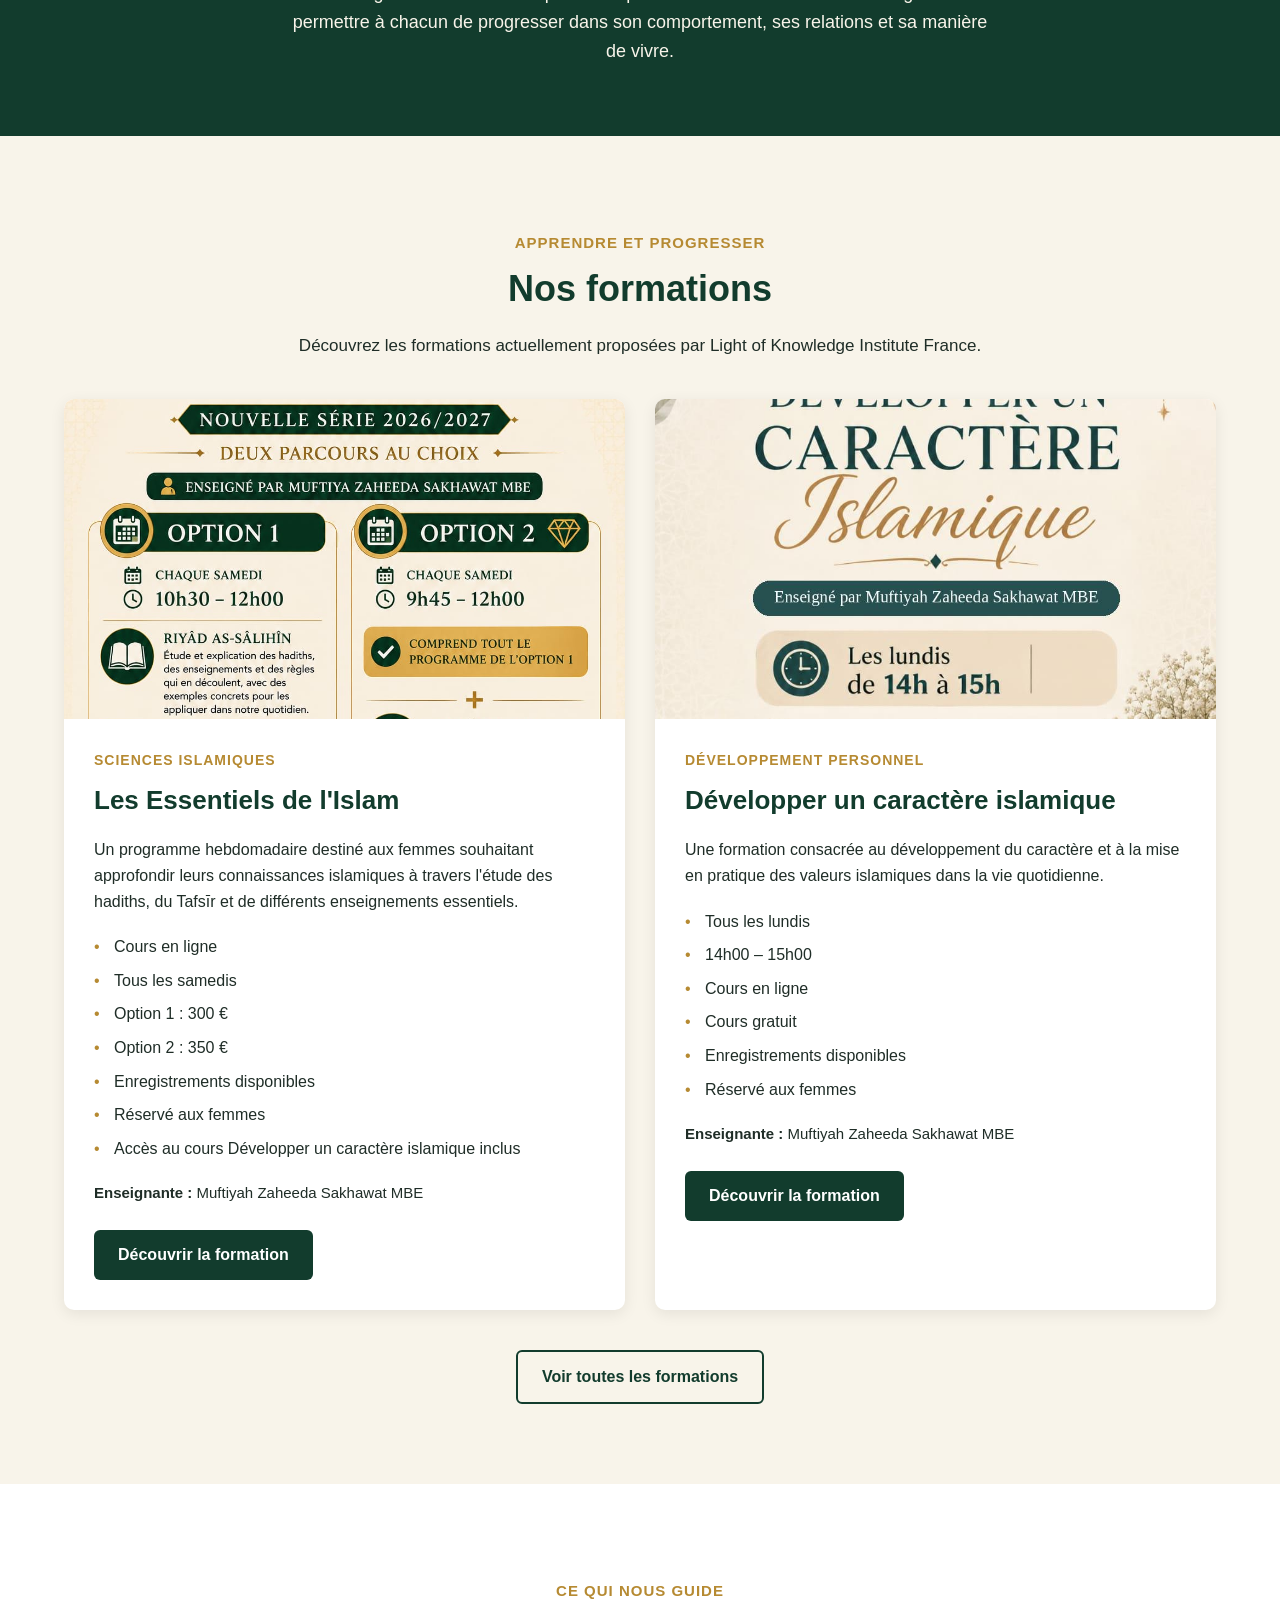
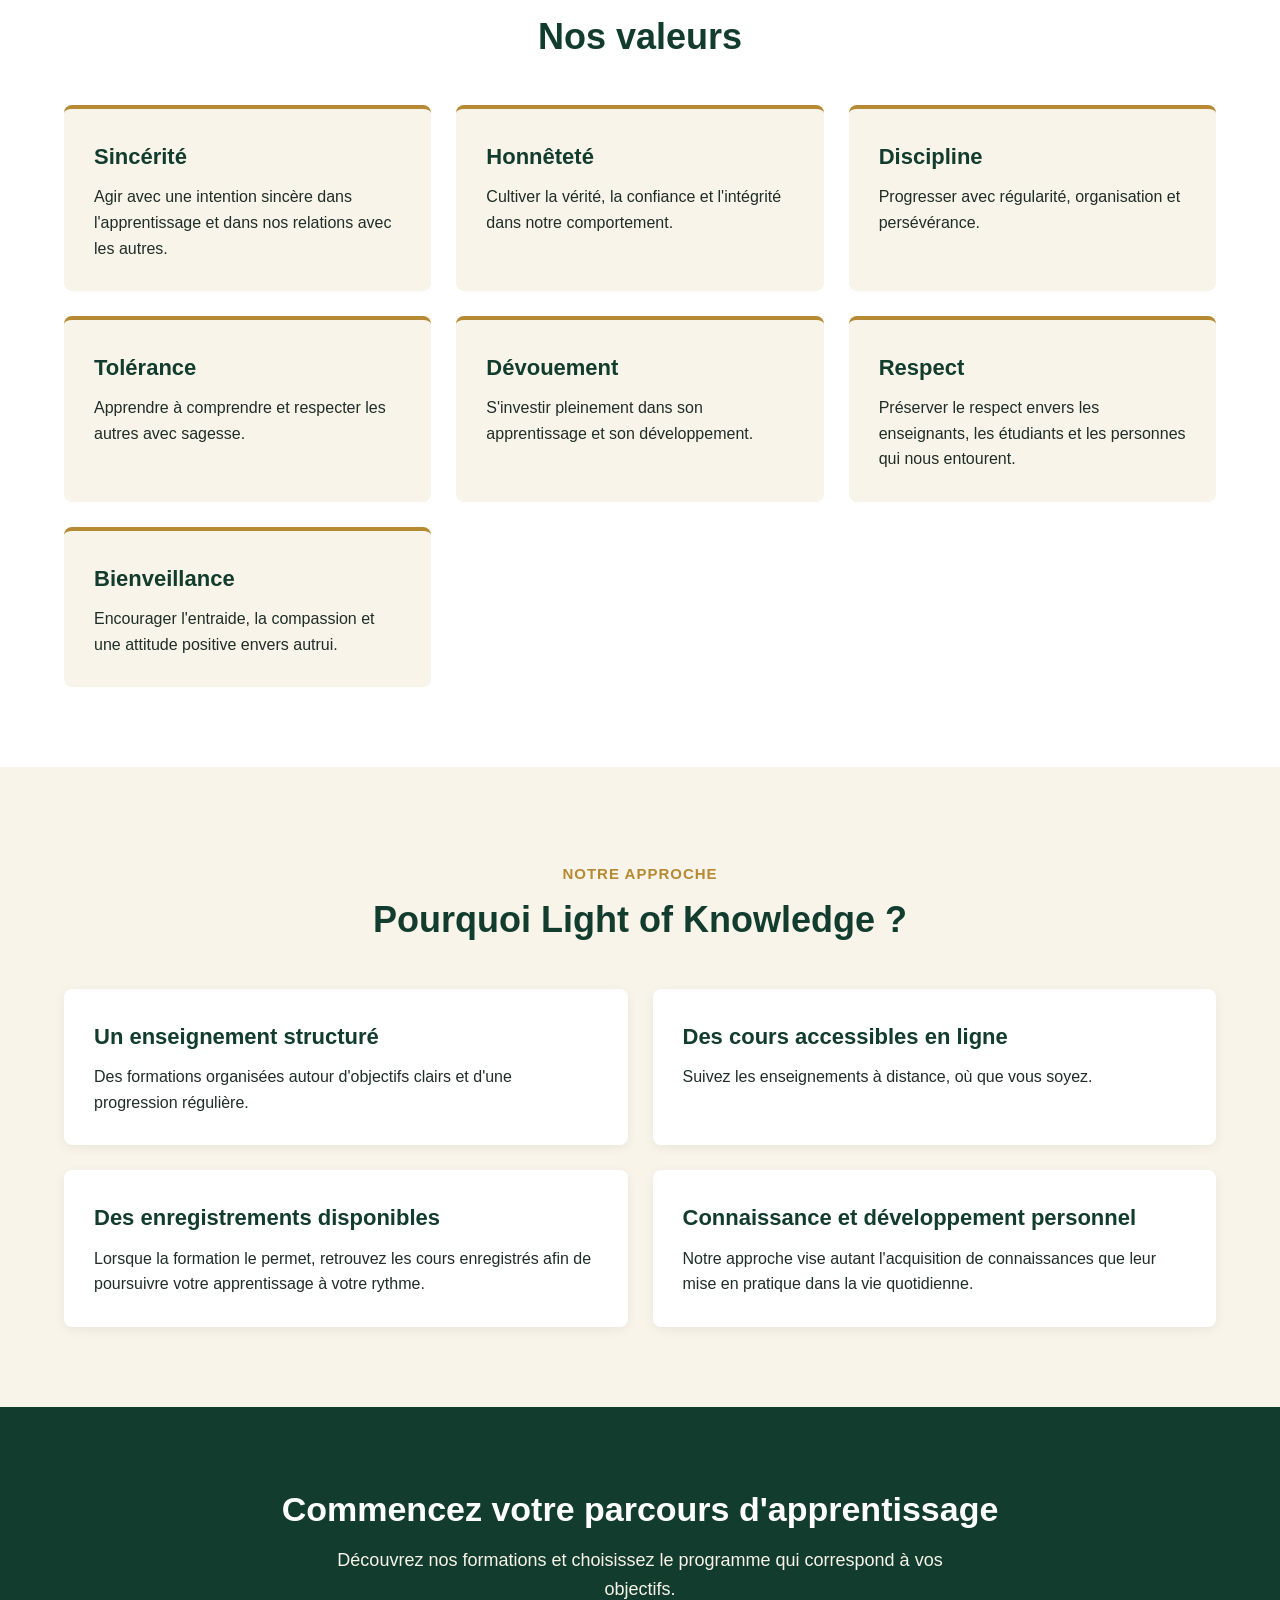
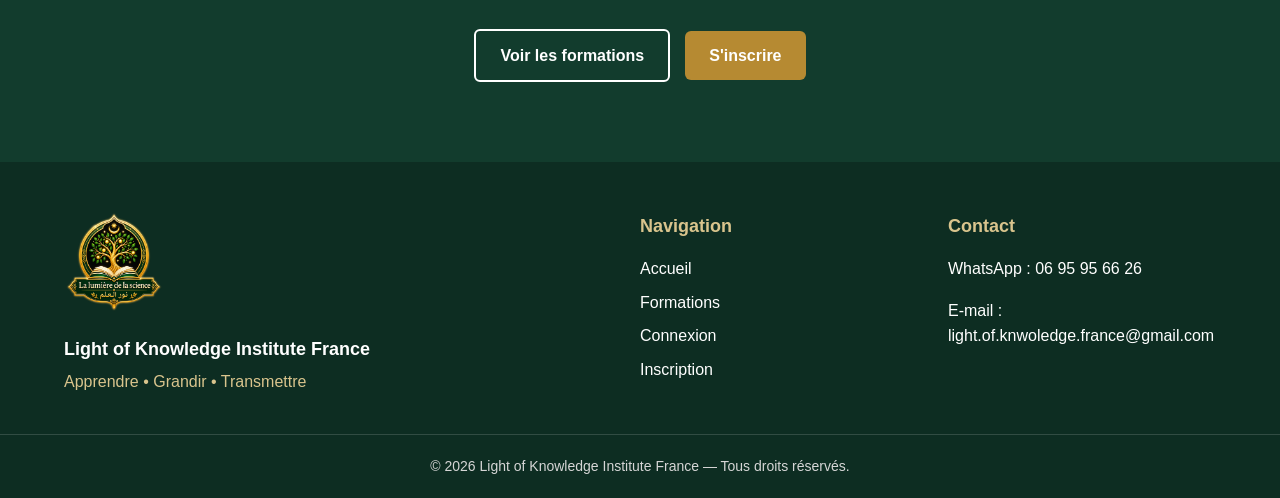
==== commit 5cd9ac85: "Mise à jour des formations, tarifs et contact" ====
--- a/public/index.html
+++ b/public/index.html
@@ -22,7 +22,7 @@
       <div class="header-container">
         <a href="index.html" class="site-logo-link">
           <img
-            src="images/logo.png"
+            src="images/logo-transparent.png"
             alt="Logo Light of Knowledge Institute"
             class="site-logo"
           />
@@ -66,7 +66,7 @@
       <section id="hero" class="hero-section">
         <div class="hero-container">
           <img
-            src="images/logo.png"
+            src="images/logo-halo.png"
             alt="Light of Knowledge Institute France"
             class="hero-logo"
           />
@@ -194,10 +194,13 @@
                 </p>
 
                 <ul class="formation-information">
-                  <li>Cours en ligne</li>
-                  <li>Tous les samedis</li>
-                  <li>Enregistrements disponibles</li>
-                  <li>Réservé aux femmes</li>
+                    <li>Cours en ligne</li>
+                    <li>Tous les samedis</li>
+                    <li>Option 1 : 300 €</li>
+                    <li>Option 2 : 350 €</li>
+                    <li>Enregistrements disponibles</li>
+                    <li>Réservé aux femmes</li>
+                    <li>Accès au cours Développer un caractère islamique inclus</li>
                 </ul>
 
                 <p class="formation-teacher">
@@ -419,7 +422,7 @@
       <div class="footer-container">
         <div class="footer-about">
           <img
-            src="images/logo.png"
+            src="images/logo-transparent.png"
             alt="Logo Light of Knowledge Institute"
             class="footer-logo"
           />
@@ -458,6 +461,11 @@
             WhatsApp :
             <a href="tel:+262695956626"> 06 95 95 66 26 </a>
           </p>
+          <p>E-mail :
+            <a href="mailto:light.of.knwoledge.france@gmail.com">
+                light.of.knwoledge.france@gmail.com
+            </a>
+            </p>
         </div>
       </div>
 
--- a/public/css/style.css
+++ b/public/css/style.css
@@ -0,0 +1,1484 @@
+/* ==================================================
+   1. RÉGLAGES GÉNÉRAUX
+================================================== */
+
+* {
+    box-sizing: border-box;
+}
+
+html {
+    scroll-behavior: smooth;
+}
+
+body {
+    margin: 0;
+    font-family: Arial, Helvetica, sans-serif;
+    background-color: #f8f4ea;
+    color: #1f2d27;
+    line-height: 1.6;
+}
+
+img {
+    max-width: 100%;
+    height: auto;
+}
+
+a {
+    color: inherit;
+    text-decoration: none;
+}
+
+ul {
+    margin: 0;
+    padding: 0;
+    list-style: none;
+}
+
+
+/* ==================================================
+   2. CONTENEURS GÉNÉRAUX
+================================================== */
+
+.section-container,
+.header-container,
+.footer-container {
+    width: 90%;
+    max-width: 1200px;
+    margin: 0 auto;
+}
+
+
+/* ==================================================
+   3. HEADER
+================================================== */
+
+.site-header {
+    background-color: #ffffff;
+    border-bottom: 1px solid #e8dfc8;
+}
+
+.header-container {
+    min-height: 90px;
+
+    display: flex;
+    align-items: center;
+    justify-content: space-between;
+
+    gap: 30px;
+}
+
+
+/* ==================================================
+   4. LOGO
+================================================== */
+
+.site-logo-link {
+    display: flex;
+    align-items: center;
+}
+
+.site-logo {
+    width: 80px;
+    height: 80px;
+    object-fit: contain;
+}
+
+
+/* ==================================================
+   5. NAVIGATION
+================================================== */
+
+.navigation-list {
+    display: flex;
+    align-items: center;
+    gap: 30px;
+}
+
+.navigation-link {
+    display: block;
+
+    padding: 10px 0;
+
+    color: #123c2d;
+    font-size: 16px;
+    font-weight: 600;
+
+    transition: color 0.3s ease;
+}
+
+.navigation-link:hover {
+    color: #b68a32;
+}
+
+.navigation-link.active {
+    color: #b68a32;
+}
+
+
+/* ==================================================
+   6. BOUTON INSCRIPTION DU MENU
+================================================== */
+
+.navigation-link-button {
+    padding: 10px 20px;
+
+    background-color: #123c2d;
+    color: #ffffff;
+
+    border-radius: 6px;
+
+    transition:
+        background-color 0.3s ease,
+        color 0.3s ease;
+}
+
+.navigation-link-button:hover {
+    background-color: #b68a32;
+    color: #ffffff;
+}
+
+.navigation-link-button.active {
+    background-color: #b68a32;
+    color: #ffffff;
+}
+
+
+/* ==================================================
+   7. RESPONSIVE HEADER
+================================================== */
+
+@media screen and (max-width: 768px) {
+
+    .header-container {
+        flex-direction: column;
+        padding: 15px 0;
+    }
+
+    .navigation-list {
+        flex-direction: column;
+        gap: 10px;
+    }
+
+    .site-logo {
+        width: 70px;
+        height: 70px;
+    }
+
+}
+
+/* ==================================================
+   8. BOUTONS GÉNÉRAUX
+================================================== */
+
+.button {
+    display: inline-block;
+
+    padding: 12px 24px;
+
+    border-radius: 6px;
+
+    font-size: 16px;
+    font-weight: 600;
+
+    text-align: center;
+
+    transition:
+        background-color 0.3s ease,
+        color 0.3s ease,
+        transform 0.3s ease;
+}
+
+.button:hover {
+    transform: translateY(-2px);
+}
+
+.button-primary {
+    background-color: #123c2d;
+    color: #ffffff;
+}
+
+.button-primary:hover {
+    background-color: #b68a32;
+    color: #ffffff;
+}
+
+.button-secondary {
+    background-color: transparent;
+    color: #123c2d;
+
+    border: 2px solid #123c2d;
+}
+
+.button-secondary:hover {
+    background-color: #123c2d;
+    color: #ffffff;
+}
+
+
+/* ==================================================
+   9. HERO
+================================================== */
+
+.hero-section {
+    padding: 80px 20px;
+
+    background-color: #f8f4ea;
+
+    text-align: center;
+}
+
+.hero-container {
+    width: 90%;
+    max-width: 900px;
+
+    margin: 0 auto;
+}
+
+.hero-logo {
+    width: 220px;
+
+    margin-bottom: 20px;
+}
+
+.hero-institute-name {
+    margin-bottom: 10px;
+
+    color: #b68a32;
+
+    font-size: 18px;
+    font-weight: 600;
+}
+
+.hero-title {
+    margin-top: 0;
+    margin-bottom: 10px;
+
+    color: #123c2d;
+
+    font-size: 48px;
+    line-height: 1.2;
+}
+
+.hero-tagline {
+    margin-bottom: 20px;
+
+    color: #b68a32;
+
+    font-size: 20px;
+    font-weight: 600;
+}
+
+.hero-description {
+    max-width: 700px;
+
+    margin: 0 auto 30px auto;
+
+    font-size: 18px;
+}
+
+.hero-actions {
+    display: flex;
+
+    justify-content: center;
+    align-items: center;
+
+    gap: 15px;
+
+    flex-wrap: wrap;
+}
+
+
+/* ==================================================
+   10. TITRES DE SECTIONS
+================================================== */
+
+.section-heading {
+    max-width: 750px;
+
+    margin: 0 auto 40px auto;
+
+    text-align: center;
+}
+
+.section-subtitle {
+    margin-bottom: 5px;
+
+    color: #b68a32;
+
+    font-size: 15px;
+    font-weight: 700;
+
+    text-transform: uppercase;
+
+    letter-spacing: 1px;
+}
+
+.section-title {
+    margin-top: 0;
+    margin-bottom: 15px;
+
+    color: #123c2d;
+
+    font-size: 36px;
+}
+
+.section-description {
+    margin: 0;
+
+    font-size: 17px;
+}
+
+
+/* ==================================================
+   11. QUI SOMMES-NOUS ?
+================================================== */
+
+.presentation-section {
+    padding: 80px 0;
+
+    background-color: #ffffff;
+}
+
+.presentation-content {
+    max-width: 850px;
+
+    margin: 0 auto;
+}
+
+.presentation-content p {
+    margin-bottom: 18px;
+
+    font-size: 17px;
+}
+
+.presentation-content p:last-child {
+    margin-bottom: 0;
+}
+
+
+/* ==================================================
+   12. MISSION
+================================================== */
+
+.mission-section {
+    padding: 70px 0;
+
+    background-color: #123c2d;
+    color: #ffffff;
+
+    text-align: center;
+}
+
+.mission-container {
+    max-width: 850px;
+}
+
+.mission-title {
+    margin-top: 0;
+    margin-bottom: 20px;
+
+    color: #ffffff;
+
+    font-size: 34px;
+    line-height: 1.3;
+}
+
+.mission-text {
+    max-width: 700px;
+
+    margin: 0 auto;
+
+    font-size: 18px;
+
+    color: #f8f4ea;
+}
+
+
+/* ==================================================
+   13. RESPONSIVE ACCUEIL
+================================================== */
+
+@media screen and (max-width: 768px) {
+
+    .hero-section {
+        padding: 50px 20px;
+    }
+
+    .hero-logo {
+        width: 170px;
+    }
+
+    .hero-title {
+        font-size: 34px;
+    }
+
+    .hero-tagline {
+        font-size: 18px;
+    }
+
+    .hero-description {
+        font-size: 16px;
+    }
+
+    .hero-actions {
+        flex-direction: column;
+    }
+
+    .hero-actions .button {
+        width: 100%;
+        max-width: 300px;
+    }
+
+    .section-title {
+        font-size: 30px;
+    }
+
+    .presentation-section {
+        padding: 55px 0;
+    }
+
+    .mission-section {
+        padding: 55px 0;
+    }
+
+    .mission-title {
+        font-size: 28px;
+    }
+
+}
+
+/* ==================================================
+   14. SECTION FORMATIONS - ACCUEIL
+================================================== */
+
+.formations-section {
+    padding: 80px 0;
+
+    background-color: #f8f4ea;
+}
+
+.formations-grid {
+    display: grid;
+
+    grid-template-columns: repeat(2, 1fr);
+
+    gap: 30px;
+}
+
+.formation-card {
+    overflow: hidden;
+
+    background-color: #ffffff;
+
+    border-radius: 10px;
+
+    box-shadow: 0 4px 15px rgba(0, 0, 0, 0.08);
+}
+
+.formation-image-container {
+    width: 100%;
+}
+
+.formation-image {
+    display: block;
+
+    width: 100%;
+    height: 320px;
+
+    object-fit: cover;
+}
+
+.formation-card-content {
+    padding: 30px;
+}
+
+.formation-category {
+    margin-top: 0;
+    margin-bottom: 8px;
+
+    color: #b68a32;
+
+    font-size: 14px;
+    font-weight: 700;
+
+    text-transform: uppercase;
+
+    letter-spacing: 1px;
+}
+
+.formation-title {
+    margin-top: 0;
+    margin-bottom: 15px;
+
+    color: #123c2d;
+
+    font-size: 26px;
+}
+
+.formation-description {
+    margin-bottom: 20px;
+}
+
+.formation-information {
+    margin-bottom: 20px;
+}
+
+.formation-information li {
+    position: relative;
+
+    margin-bottom: 8px;
+
+    padding-left: 20px;
+}
+
+.formation-information li::before {
+    position: absolute;
+
+    left: 0;
+
+    color: #b68a32;
+
+    content: "•";
+}
+
+.formation-teacher {
+    margin-bottom: 25px;
+
+    font-size: 15px;
+}
+
+.section-action {
+    margin-top: 40px;
+
+    text-align: center;
+}
+
+
+/* ==================================================
+   15. NOS VALEURS
+================================================== */
+
+.values-section {
+    padding: 80px 0;
+
+    background-color: #ffffff;
+}
+
+.values-grid {
+    display: grid;
+
+    grid-template-columns: repeat(3, 1fr);
+
+    gap: 25px;
+}
+
+.value-card {
+    padding: 30px;
+
+    background-color: #f8f4ea;
+
+    border-radius: 8px;
+
+    border-top: 4px solid #b68a32;
+}
+
+.value-title {
+    margin-top: 0;
+    margin-bottom: 10px;
+
+    color: #123c2d;
+
+    font-size: 22px;
+}
+
+.value-text {
+    margin: 0;
+}
+
+
+/* ==================================================
+   16. POURQUOI LIGHT OF KNOWLEDGE ?
+================================================== */
+
+.why-section {
+    padding: 80px 0;
+
+    background-color: #f8f4ea;
+}
+
+.why-grid {
+    display: grid;
+
+    grid-template-columns: repeat(2, 1fr);
+
+    gap: 25px;
+}
+
+.why-card {
+    padding: 30px;
+
+    background-color: #ffffff;
+
+    border-radius: 8px;
+
+    box-shadow: 0 3px 12px rgba(0, 0, 0, 0.06);
+}
+
+.why-title {
+    margin-top: 0;
+    margin-bottom: 10px;
+
+    color: #123c2d;
+
+    font-size: 22px;
+}
+
+.why-text {
+    margin: 0;
+}
+
+
+/* ==================================================
+   17. RESPONSIVE - FORMATIONS / VALEURS
+================================================== */
+
+@media screen and (max-width: 900px) {
+
+    .formations-grid {
+        grid-template-columns: 1fr;
+    }
+
+    .values-grid {
+        grid-template-columns: repeat(2, 1fr);
+    }
+
+    .why-grid {
+        grid-template-columns: 1fr;
+    }
+
+}
+
+
+@media screen and (max-width: 600px) {
+
+    .formations-section,
+    .values-section,
+    .why-section {
+        padding: 55px 0;
+    }
+
+    .formation-image {
+        height: 250px;
+    }
+
+    .formation-card-content {
+        padding: 22px;
+    }
+
+    .formation-title {
+        font-size: 23px;
+    }
+
+    .values-grid {
+        grid-template-columns: 1fr;
+    }
+
+    .value-card,
+    .why-card {
+        padding: 22px;
+    }
+
+}
+
+/* ==================================================
+   18. APPEL À L'ACTION
+================================================== */
+
+.cta-section {
+    padding: 80px 0;
+
+    background-color: #123c2d;
+    color: #ffffff;
+
+    text-align: center;
+}
+
+.cta-container {
+    max-width: 800px;
+}
+
+.cta-title {
+    margin-top: 0;
+    margin-bottom: 15px;
+
+    font-size: 34px;
+    line-height: 1.3;
+
+    color: #ffffff;
+}
+
+.cta-text {
+    max-width: 650px;
+
+    margin: 0 auto 25px auto;
+
+    font-size: 18px;
+
+    color: #f8f4ea;
+}
+
+.cta-actions {
+    display: flex;
+
+    justify-content: center;
+    align-items: center;
+
+    gap: 15px;
+
+    flex-wrap: wrap;
+}
+
+.cta-section .button-secondary {
+    border-color: #ffffff;
+    color: #ffffff;
+}
+
+.cta-section .button-secondary:hover {
+    background-color: #ffffff;
+    color: #123c2d;
+}
+
+.cta-section .button-primary {
+    background-color: #b68a32;
+    color: #ffffff;
+}
+
+.cta-section .button-primary:hover {
+    background-color: #ffffff;
+    color: #123c2d;
+}
+
+
+/* ==================================================
+   19. FOOTER
+================================================== */
+
+.site-footer {
+    background-color: #0d2d22;
+    color: #ffffff;
+}
+
+.footer-container {
+    display: grid;
+
+    grid-template-columns: 2fr 1fr 1fr;
+
+    gap: 40px;
+
+    padding-top: 50px;
+    padding-bottom: 40px;
+}
+
+.footer-logo {
+    width: 100px;
+
+    margin-bottom: 15px;
+}
+
+.footer-name {
+    margin-top: 0;
+    margin-bottom: 5px;
+
+    font-size: 18px;
+    font-weight: 700;
+}
+
+.footer-tagline {
+    margin: 0;
+
+    color: #d9c48d;
+}
+
+.footer-title {
+    margin-top: 0;
+    margin-bottom: 15px;
+
+    color: #d9c48d;
+
+    font-size: 18px;
+}
+
+.footer-links li {
+    margin-bottom: 8px;
+}
+
+.footer-links a,
+.footer-contact a {
+    color: #ffffff;
+}
+
+.footer-links a:hover,
+.footer-contact a:hover {
+    color: #d9c48d;
+}
+
+.footer-contact p {
+    margin-top: 0;
+}
+
+.footer-bottom {
+    padding: 20px;
+
+    border-top: 1px solid rgba(255, 255, 255, 0.15);
+
+    text-align: center;
+}
+
+.footer-bottom p {
+    margin: 0;
+
+    font-size: 14px;
+
+    color: #d6d6d6;
+}
+
+
+/* ==================================================
+   20. RESPONSIVE CTA + FOOTER
+================================================== */
+
+@media screen and (max-width: 800px) {
+
+    .footer-container {
+        grid-template-columns: 1fr 1fr;
+    }
+
+    .footer-about {
+        grid-column: 1 / -1;
+    }
+
+}
+
+
+@media screen and (max-width: 600px) {
+
+    .cta-section {
+        padding: 55px 0;
+    }
+
+    .cta-title {
+        font-size: 28px;
+    }
+
+    .cta-text {
+        font-size: 16px;
+    }
+
+    .cta-actions {
+        flex-direction: column;
+    }
+
+    .cta-actions .button {
+        width: 100%;
+        max-width: 300px;
+    }
+
+    .footer-container {
+        grid-template-columns: 1fr;
+
+        gap: 25px;
+
+        padding-top: 40px;
+        padding-bottom: 30px;
+    }
+
+    .footer-about {
+        grid-column: auto;
+    }
+
+}
+
+/* ==================================================
+   21. EN-TÊTE DE PAGE - FORMATIONS
+================================================== */
+
+.page-header {
+    padding: 70px 0;
+
+    background-color: #123c2d;
+    color: #ffffff;
+
+    text-align: center;
+}
+
+.page-header .section-container {
+    max-width: 800px;
+}
+
+.page-subtitle {
+    margin-top: 0;
+    margin-bottom: 5px;
+
+    color: #d9c48d;
+
+    font-size: 15px;
+    font-weight: 700;
+
+    text-transform: uppercase;
+    letter-spacing: 1px;
+}
+
+.page-title {
+    margin-top: 0;
+    margin-bottom: 20px;
+
+    color: #ffffff;
+
+    font-size: 42px;
+}
+
+.page-description {
+    max-width: 700px;
+
+    margin: 0 auto 10px auto;
+
+    font-size: 17px;
+
+    color: #f8f4ea;
+}
+
+
+/* ==================================================
+   22. SECTIONS DES FORMATIONS
+================================================== */
+
+.course-section {
+    padding: 80px 0;
+}
+
+#essentiels-islam {
+    background-color: #f8f4ea;
+}
+
+#caractere-islamique {
+    background-color: #ffffff;
+}
+
+
+/* ==================================================
+   23. EN-TÊTE D'UNE FORMATION
+================================================== */
+
+.course-header {
+    display: grid;
+
+    grid-template-columns: 1fr 1fr;
+
+    gap: 50px;
+
+    align-items: center;
+
+    margin-bottom: 50px;
+}
+
+.course-image-container {
+    overflow: hidden;
+
+    border-radius: 10px;
+
+    box-shadow: 0 4px 15px rgba(0, 0, 0, 0.08);
+}
+
+.course-image {
+    display: block;
+
+    width: 100%;
+    height: 420px;
+
+    object-fit: cover;
+}
+
+.course-category {
+    margin-top: 0;
+    margin-bottom: 8px;
+
+    color: #b68a32;
+
+    font-size: 14px;
+    font-weight: 700;
+
+    text-transform: uppercase;
+    letter-spacing: 1px;
+}
+
+.course-title {
+    margin-top: 0;
+    margin-bottom: 20px;
+
+    color: #123c2d;
+
+    font-size: 36px;
+    line-height: 1.2;
+}
+
+.course-audience {
+    margin-bottom: 10px;
+
+    font-size: 17px;
+    font-weight: 600;
+}
+
+.course-teacher {
+    margin-bottom: 0;
+
+    font-size: 16px;
+}
+
+
+/* ==================================================
+   24. CONTENU D'UNE FORMATION
+================================================== */
+
+.course-content {
+    max-width: 950px;
+
+    margin: 0 auto;
+}
+
+.course-block {
+    margin-bottom: 40px;
+}
+
+.course-block-title {
+    margin-top: 0;
+    margin-bottom: 15px;
+
+    color: #123c2d;
+
+    font-size: 26px;
+}
+
+.course-block p {
+    margin-top: 0;
+    margin-bottom: 15px;
+}
+
+
+/* ==================================================
+   25. OPTIONS DES ESSENTIELS DE L'ISLAM
+================================================== */
+
+.course-option {
+    margin-bottom: 30px;
+
+    overflow: hidden;
+
+    background-color: #ffffff;
+
+    border-radius: 10px;
+
+    box-shadow: 0 3px 12px rgba(0, 0, 0, 0.07);
+}
+
+.course-option-header {
+    padding: 25px 30px;
+
+    background-color: #123c2d;
+    color: #ffffff;
+}
+
+.option-label {
+    margin-top: 0;
+    margin-bottom: 5px;
+
+    color: #d9c48d;
+
+    font-size: 14px;
+    font-weight: 700;
+
+    text-transform: uppercase;
+    letter-spacing: 1px;
+}
+
+.option-title {
+    margin-top: 0;
+    margin-bottom: 5px;
+
+    color: #ffffff;
+
+    font-size: 24px;
+}
+
+.option-schedule {
+    margin: 0;
+
+    color: #f8f4ea;
+
+    font-weight: 600;
+}
+
+.option-content {
+    padding: 30px;
+}
+
+.option-description {
+    margin-top: 0;
+    margin-bottom: 25px;
+}
+
+
+/* ==================================================
+   26. MATIÈRES
+================================================== */
+
+.subject-card {
+    padding: 20px 0;
+
+    border-bottom: 1px solid #e8dfc8;
+}
+
+.subject-card:first-child {
+    padding-top: 0;
+}
+
+.subject-card:last-child {
+    padding-bottom: 0;
+
+    border-bottom: none;
+}
+
+.subject-title {
+    margin-top: 0;
+    margin-bottom: 8px;
+
+    color: #b68a32;
+
+    font-size: 20px;
+}
+
+.subject-card p {
+    margin: 0;
+}
+
+
+/* ==================================================
+   27. MODALITÉS ET OBJECTIFS
+================================================== */
+
+.course-details {
+    margin-bottom: 35px;
+}
+
+.course-details-list,
+.course-objectives-list {
+    margin-top: 15px;
+}
+
+.course-detail,
+.course-objectives-list li {
+    position: relative;
+
+    margin-bottom: 10px;
+
+    padding-left: 22px;
+}
+
+.course-detail::before,
+.course-objectives-list li::before {
+    position: absolute;
+
+    left: 0;
+
+    color: #b68a32;
+
+    content: "•";
+
+    font-weight: 700;
+}
+
+.course-schedule {
+    margin-bottom: 5px;
+
+    font-size: 18px;
+}
+
+
+/* ==================================================
+   28. BOUTON D'INSCRIPTION FORMATION
+================================================== */
+
+.course-action {
+    margin-top: 40px;
+
+    text-align: center;
+}
+
+
+/* ==================================================
+   29. RESPONSIVE - PAGE FORMATIONS
+================================================== */
+
+@media screen and (max-width: 900px) {
+
+    .course-header {
+        grid-template-columns: 1fr;
+
+        gap: 30px;
+    }
+
+    .course-image {
+        height: 380px;
+    }
+
+    .course-header-content {
+        text-align: center;
+    }
+
+}
+
+
+@media screen and (max-width: 600px) {
+
+    .page-header {
+        padding: 50px 0;
+    }
+
+    .page-title {
+        font-size: 34px;
+    }
+
+    .page-description {
+        font-size: 16px;
+    }
+
+    .course-section {
+        padding: 55px 0;
+    }
+
+    .course-image {
+        height: 280px;
+    }
+
+    .course-title {
+        font-size: 29px;
+    }
+
+    .course-block-title {
+        font-size: 23px;
+    }
+
+    .course-option-header {
+        padding: 20px;
+    }
+
+    .option-content {
+        padding: 20px;
+    }
+
+    .option-title {
+        font-size: 21px;
+    }
+
+    .course-action .button {
+        width: 100%;
+        max-width: 320px;
+    }
+
+}
+
+/* ==================================================
+   30. PAGES DE FORMULAIRE
+================================================== */
+
+.form-page {
+    min-height: calc(100vh - 170px);
+
+    padding: 70px 20px;
+
+    background-color: #f8f4ea;
+}
+
+.form-page-container {
+    width: 100%;
+    max-width: 650px;
+
+    margin: 0 auto;
+
+    padding: 40px;
+
+    background-color: #ffffff;
+
+    border-radius: 10px;
+
+    box-shadow: 0 4px 18px rgba(0, 0, 0, 0.08);
+}
+
+
+/* ==================================================
+   31. EN-TÊTE DU FORMULAIRE
+================================================== */
+
+.form-heading {
+    margin-bottom: 30px;
+
+    text-align: center;
+}
+
+.form-subtitle {
+    margin-top: 0;
+    margin-bottom: 5px;
+
+    color: #b68a32;
+
+    font-size: 14px;
+    font-weight: 700;
+
+    text-transform: uppercase;
+    letter-spacing: 1px;
+}
+
+.form-title {
+    margin-top: 0;
+    margin-bottom: 15px;
+
+    color: #123c2d;
+
+    font-size: 36px;
+}
+
+.form-description {
+    max-width: 500px;
+
+    margin: 0 auto;
+
+    color: #4b5a54;
+
+    font-size: 16px;
+}
+
+
+/* ==================================================
+   32. FORMULAIRE
+================================================== */
+
+.user-form {
+    display: flex;
+
+    flex-direction: column;
+
+    gap: 20px;
+}
+
+.form-group {
+    display: flex;
+
+    flex-direction: column;
+
+    gap: 7px;
+}
+
+.form-label {
+    color: #123c2d;
+
+    font-size: 15px;
+    font-weight: 600;
+}
+
+
+/* ==================================================
+   33. CHAMPS
+================================================== */
+
+.form-input,
+.form-select {
+    width: 100%;
+
+    padding: 12px 14px;
+
+    background-color: #ffffff;
+
+    border: 1px solid #d8d2c2;
+
+    border-radius: 6px;
+
+    color: #1f2d27;
+
+    font-family: inherit;
+    font-size: 16px;
+}
+
+.form-input:focus,
+.form-select:focus {
+    outline: none;
+
+    border-color: #b68a32;
+
+    box-shadow: 0 0 0 3px rgba(182, 138, 50, 0.15);
+}
+
+
+/* ==================================================
+   34. BOUTON DU FORMULAIRE
+================================================== */
+
+.form-actions {
+    margin-top: 10px;
+}
+
+.form-actions .button {
+    width: 100%;
+
+    border: none;
+
+    cursor: pointer;
+}
+
+
+/* ==================================================
+   35. BAS DU FORMULAIRE
+================================================== */
+
+.form-footer {
+    margin-top: 25px;
+
+    text-align: center;
+}
+
+.form-footer p {
+    margin: 0;
+}
+
+.form-link {
+    color: #b68a32;
+
+    font-weight: 700;
+}
+
+.form-link:hover {
+    color: #123c2d;
+}
+
+
+/* ==================================================
+   36. RESPONSIVE - FORMULAIRES
+================================================== */
+
+@media screen and (max-width: 600px) {
+
+    .form-page {
+        padding: 40px 15px;
+    }
+
+    .form-page-container {
+        padding: 25px 20px;
+    }
+
+    .form-title {
+        font-size: 30px;
+    }
+
+    .form-description {
+        font-size: 15px;
+    }
+
+}
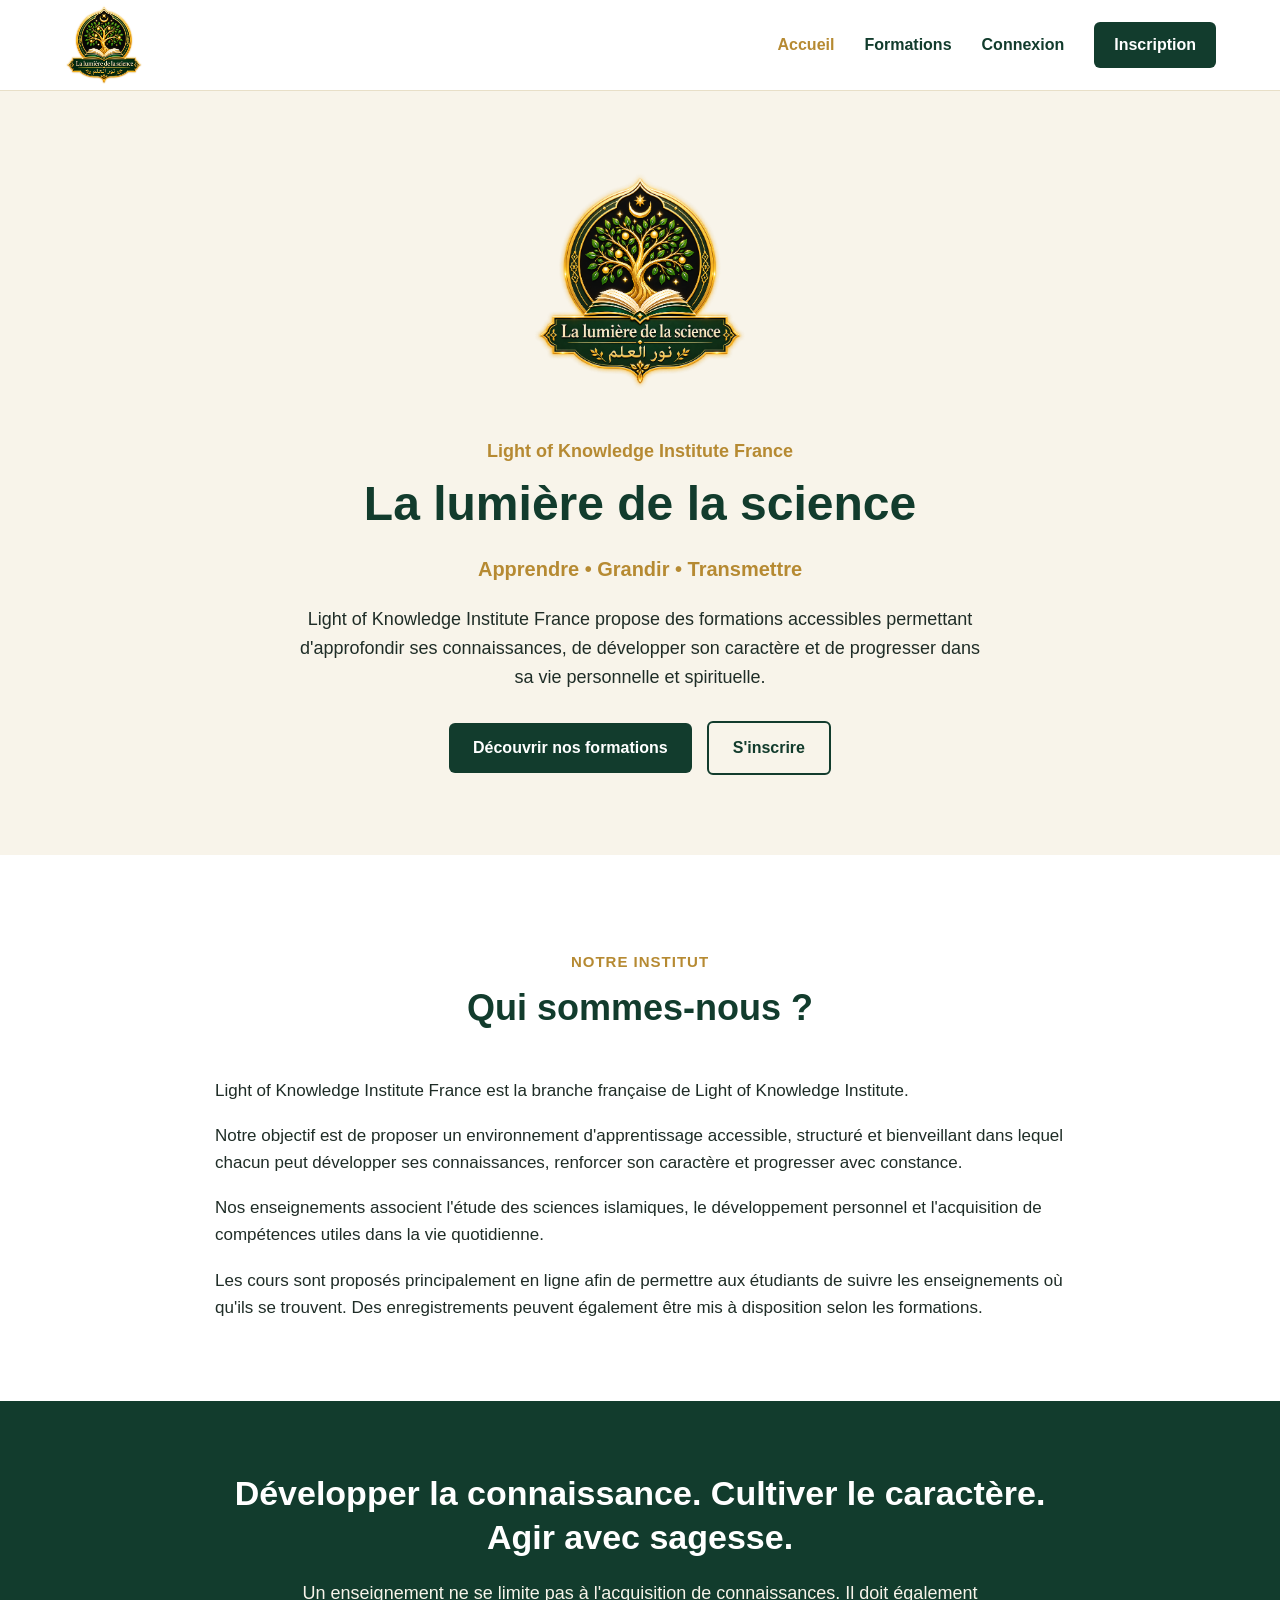
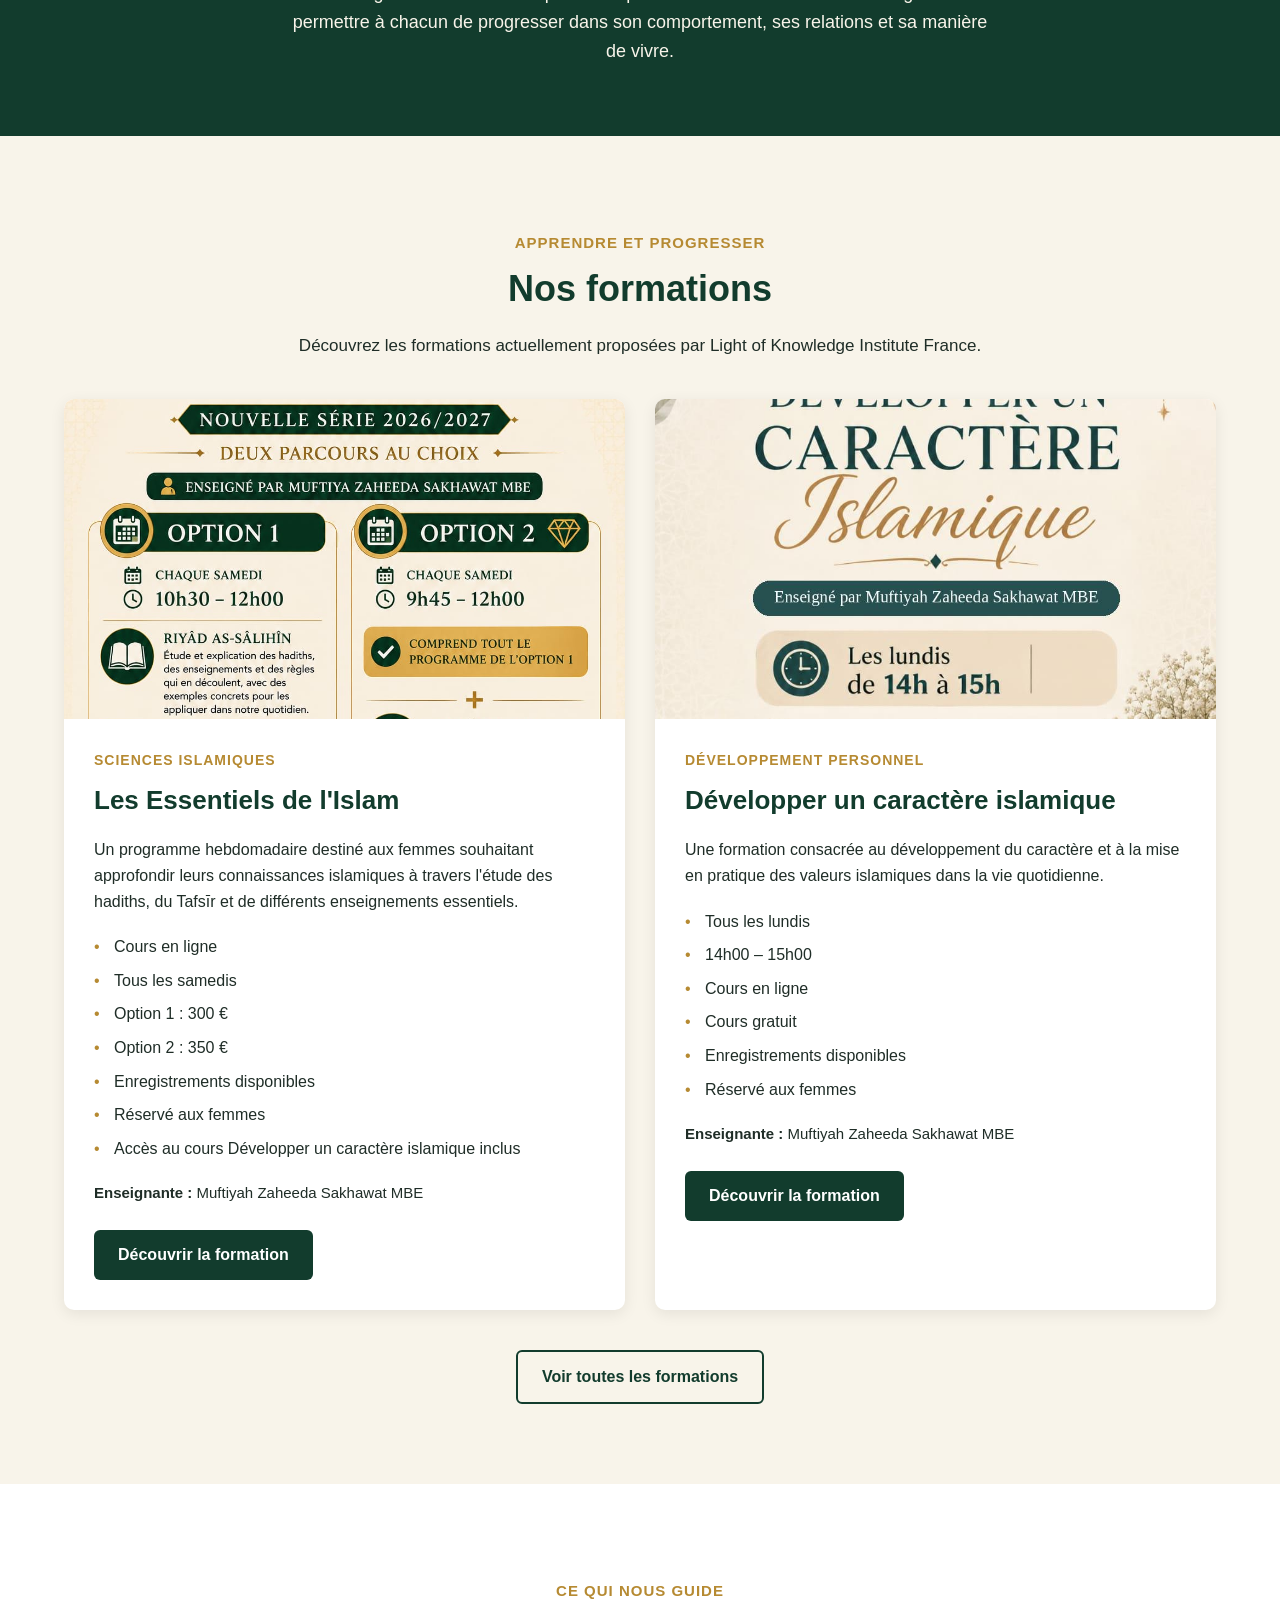
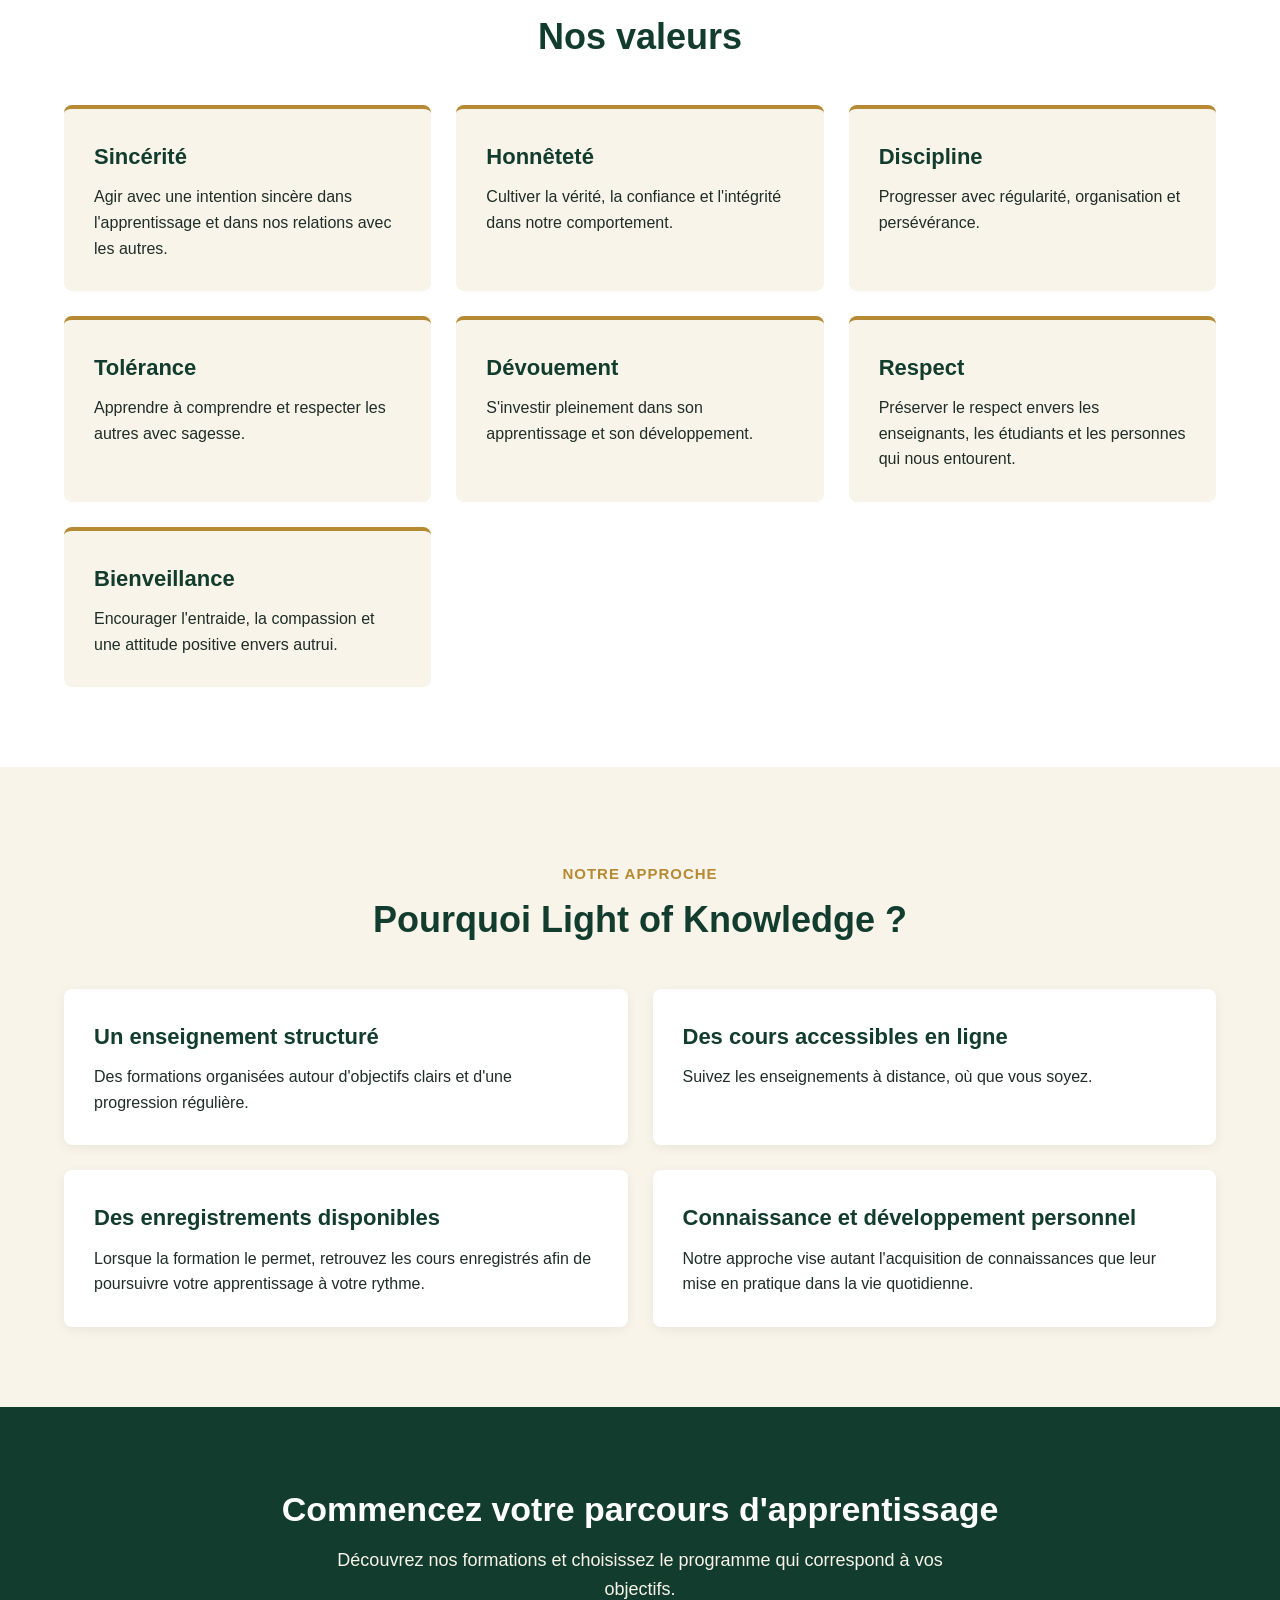
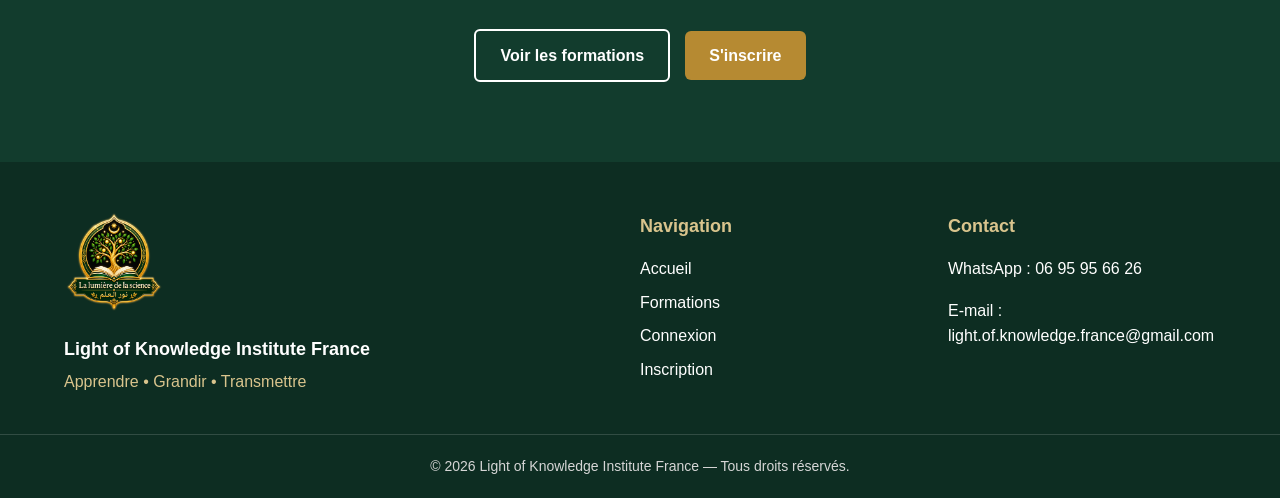
==== commit 9f929c11: "Correction de l'adresse e-mail de contact" ====
--- a/public/index.html
+++ b/public/index.html
@@ -462,8 +462,8 @@
             <a href="tel:+262695956626"> 06 95 95 66 26 </a>
           </p>
           <p>E-mail :
-            <a href="mailto:light.of.knwoledge.france@gmail.com">
-                light.of.knwoledge.france@gmail.com
+            <a href="mailto:light.of.knowledge.france@gmail.com">
+                light.of.knowledge.france@gmail.com
             </a>
             </p>
         </div>
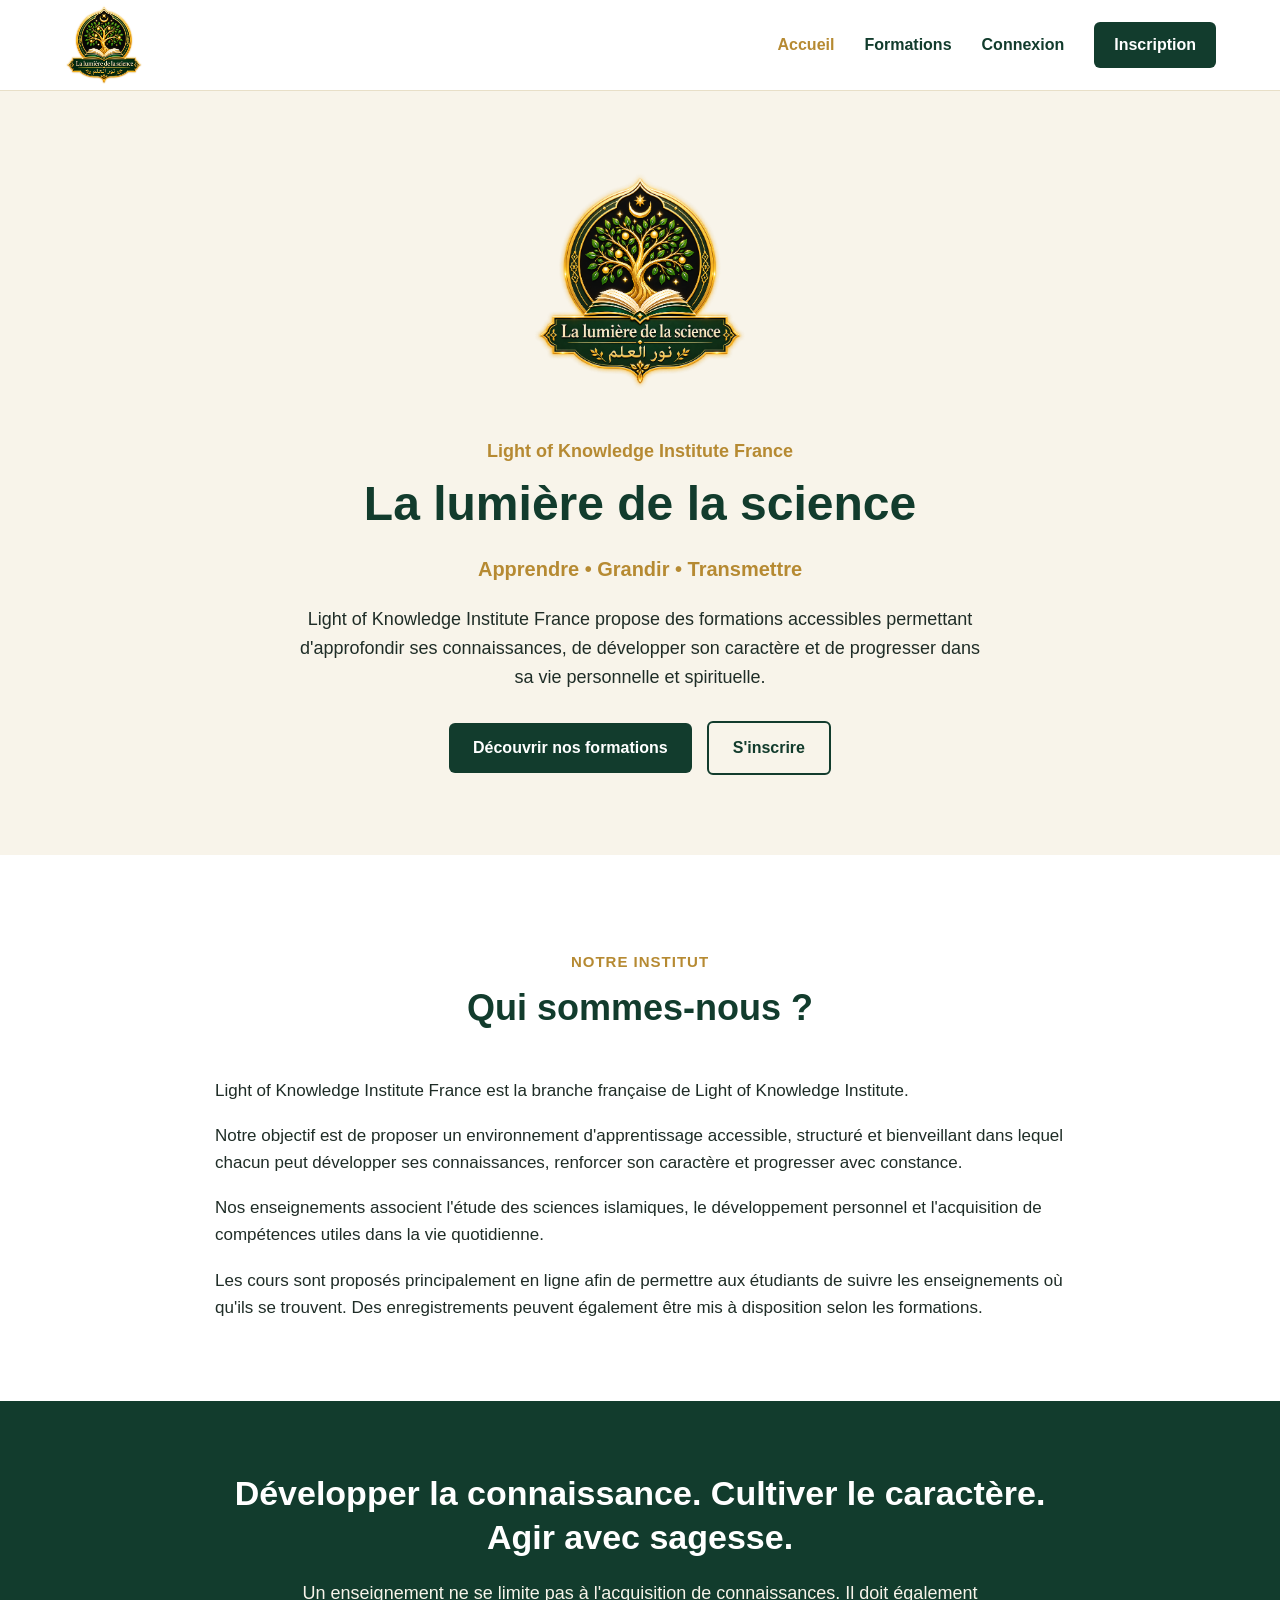
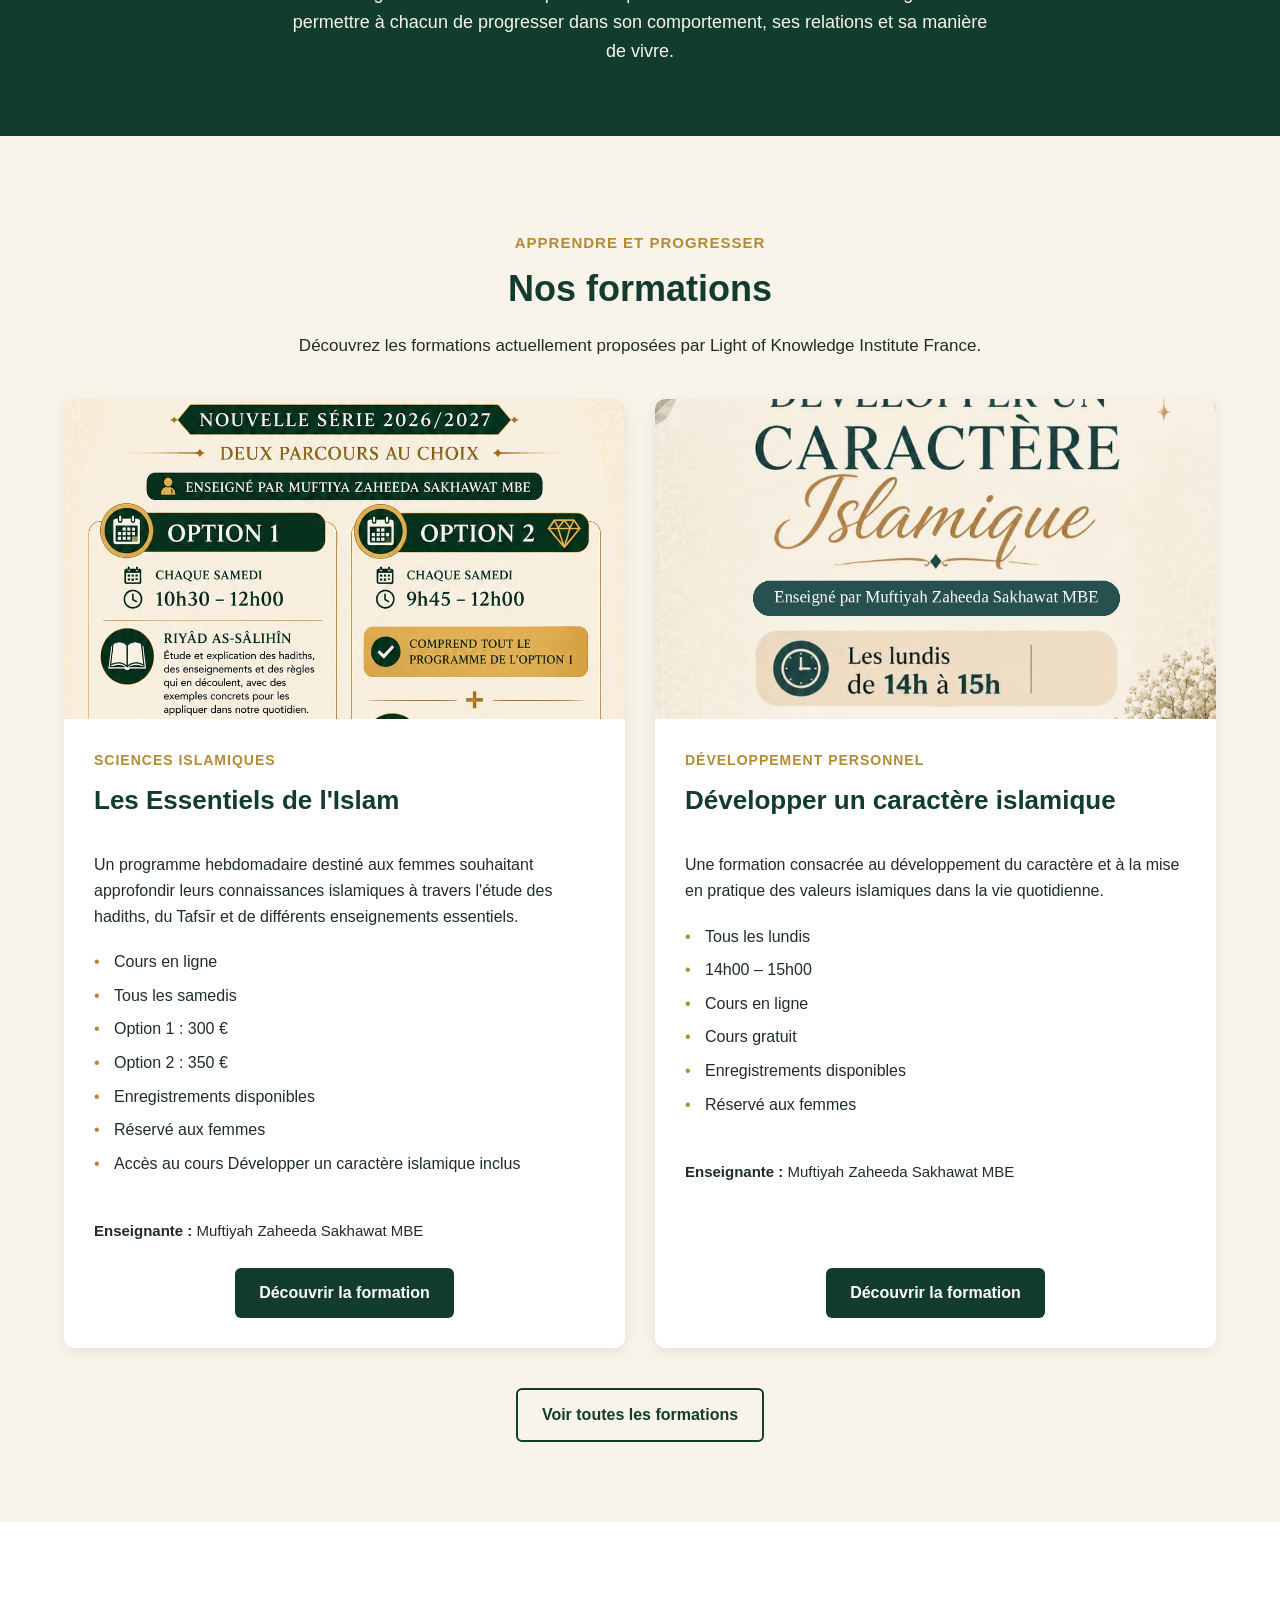
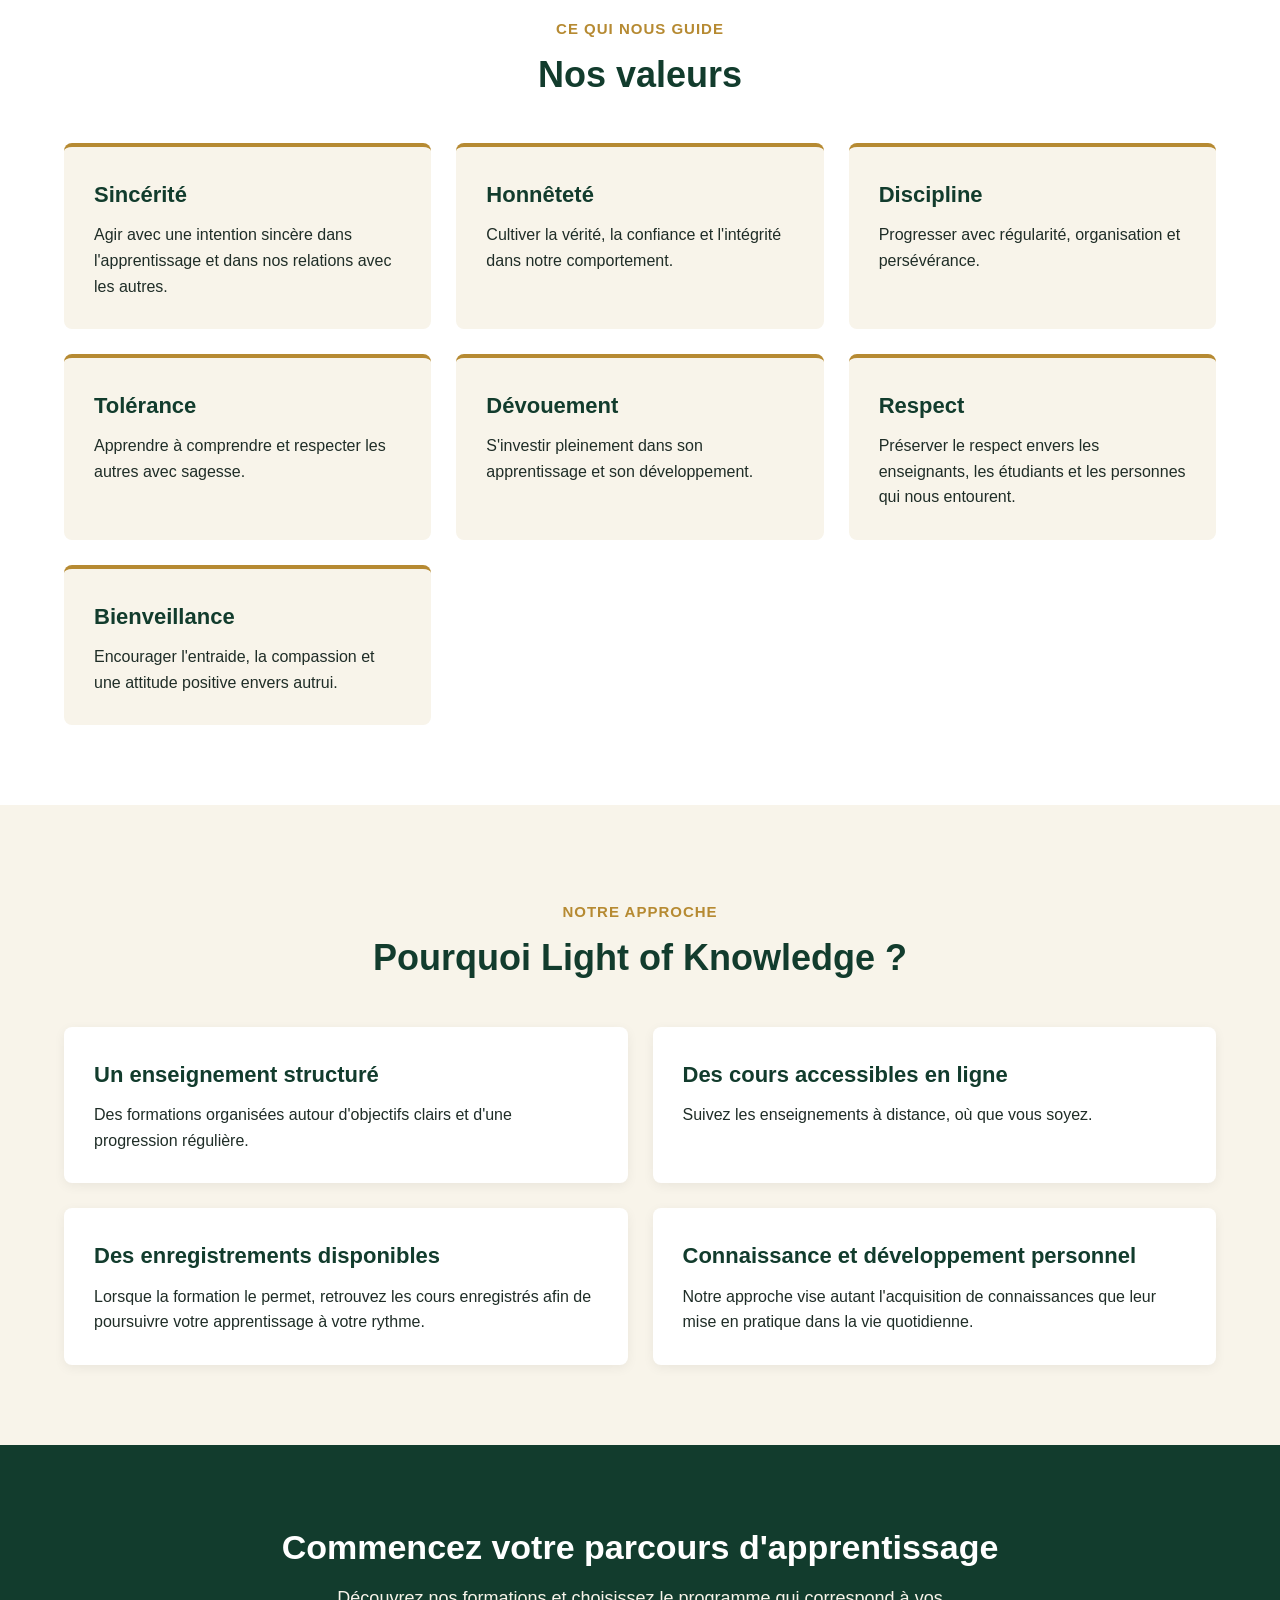
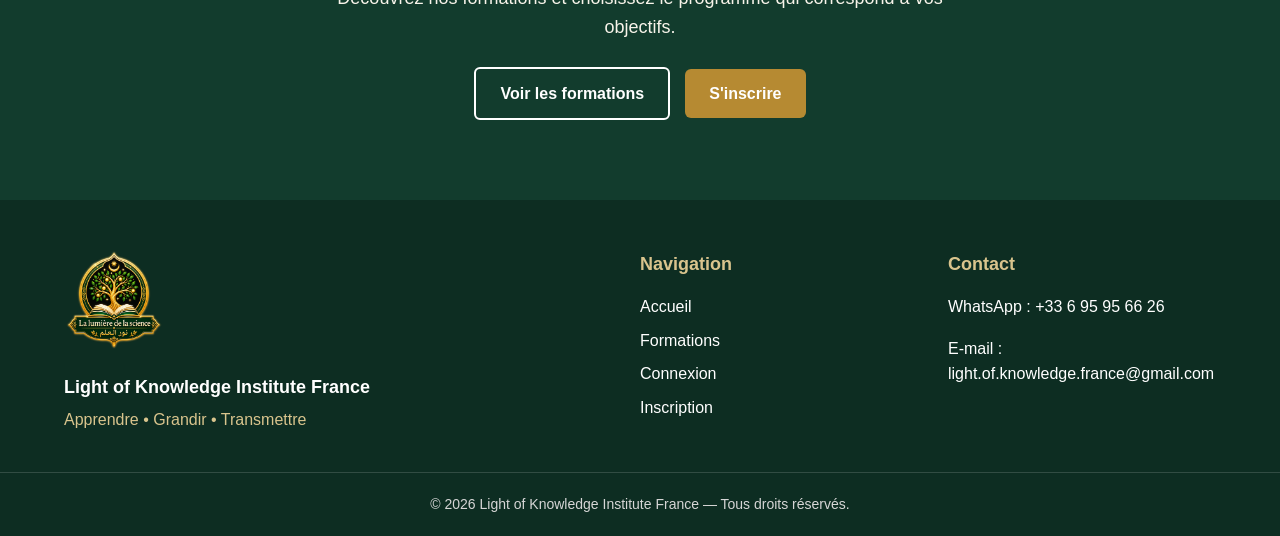
==== commit 6d4fa6b4: "style: alignement des boutons des cartes formations avec Flexbox" ====
--- a/public/index.html
+++ b/public/index.html
@@ -459,7 +459,7 @@
 
           <p>
             WhatsApp :
-            <a href="tel:+262695956626"> 06 95 95 66 26 </a>
+            <a href="tel:+262695956626"> +33 6 95 95 66 26 </a>
           </p>
           <p>E-mail :
             <a href="mailto:light.of.knowledge.france@gmail.com">
--- a/public/css/style.css
+++ b/public/css/style.css
@@ -181,7 +181,7 @@
     font-weight: 600;
 
     text-align: center;
-
+    
     transition:
         background-color 0.3s ease,
         color 0.3s ease,
@@ -190,6 +190,7 @@
 
 .button:hover {
     transform: translateY(-2px);
+    transform: scale(1.15);
 }
 
 .button-primary {
@@ -200,6 +201,12 @@
 .button-primary:hover {
     background-color: #b68a32;
     color: #ffffff;
+}
+
+.formation-card-content .button {
+    display: block;
+    width: fit-content;
+    margin: auto auto 0;
 }
 
 .button-secondary {
@@ -466,6 +473,8 @@
 }
 
 .formation-card {
+    display: flex;
+    flex-direction: column;
     overflow: hidden;
 
     background-color: #ffffff;
@@ -490,6 +499,9 @@
 
 .formation-card-content {
     padding: 30px;
+    display: flex;
+    flex-direction: column;
+    flex: 1;
 }
 
 .formation-category {
